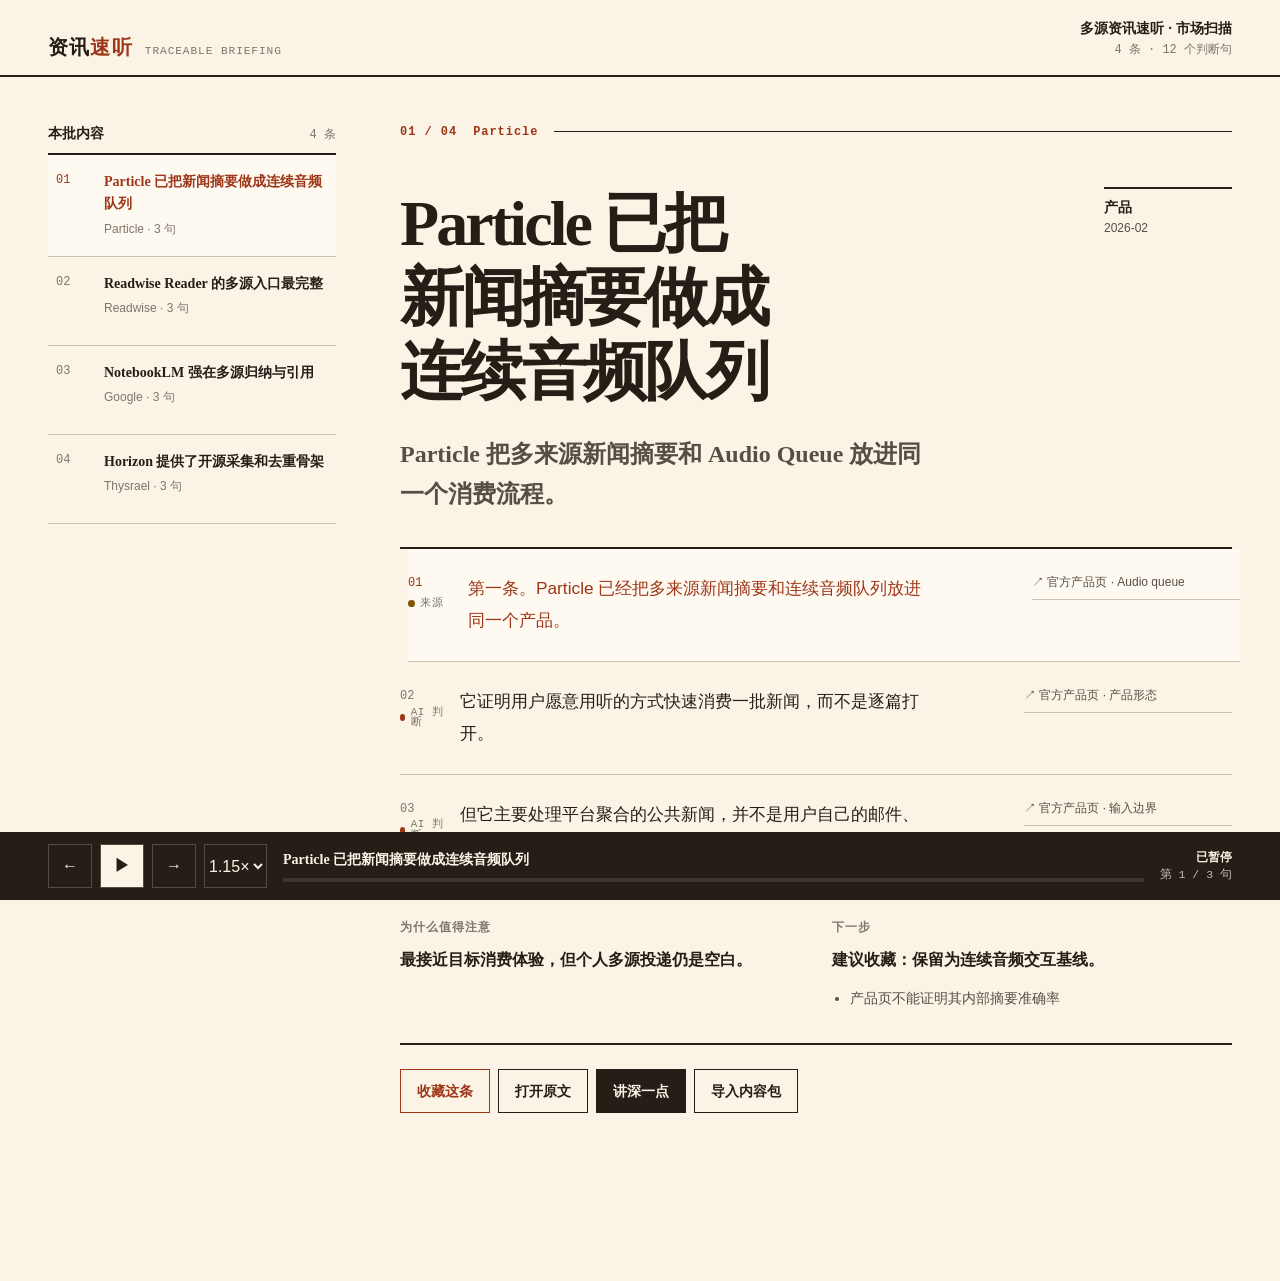
==== prototype/briefing/index.html @ ecf12aa9 "新增多源资讯速听与本地中文音轨" ====
<!doctype html>
<html lang="zh-CN">
<head>
  <meta charset="utf-8">
  <meta name="viewport" content="width=device-width,initial-scale=1,viewport-fit=cover">
  <meta name="description" content="把多源 AI 内容变成可追溯的连续语音与文字速听卡。">
  <link rel="icon" href="data:,">
  <title>资讯速听 · AI Video Course</title>
  <style>
    :root{
      --paper:oklch(96.5% .018 82);--paper-deep:oklch(92.8% .026 78);--surface:oklch(98.5% .012 82);
      --ink:oklch(24% .018 62);--ink-soft:oklch(43% .022 66);--ink-faint:oklch(57% .02 70);
      --line:oklch(82% .026 76);--red:oklch(48% .145 36);--red-soft:oklch(91% .045 45);
      --green:oklch(42% .08 165);--ochre:oklch(49% .1 78);--focus:oklch(60% .14 42);
      --serif:"Noto Serif SC","Songti SC","STSong",serif;
      --sans:"Noto Sans SC","PingFang SC","Microsoft YaHei",sans-serif;
      --mono:"IBM Plex Mono","SFMono-Regular",Consolas,monospace;
      --s1:.25rem;--s2:.5rem;--s3:.75rem;--s4:1rem;--s6:1.5rem;--s8:2rem;--s12:3rem;
      --ease:cubic-bezier(.25,1,.5,1);
    }
    *{box-sizing:border-box}
    html{scroll-behavior:smooth}
    body{margin:0;background:var(--paper);color:var(--ink);font:400 1rem/1.75 var(--sans);font-kerning:normal;padding-bottom:max(7.5rem,env(safe-area-inset-bottom))}
    button,input,select{font:inherit;color:inherit}
    button,a,label{touch-action:manipulation}
    a{color:inherit}
    .skip{position:fixed;left:var(--s4);top:-5rem;background:var(--ink);color:var(--paper);padding:var(--s3) var(--s4);z-index:500}
    .skip:focus-visible{top:var(--s4)}
    .sr-only{position:absolute!important;width:1px!important;height:1px!important;padding:0!important;margin:-1px!important;overflow:hidden!important;clip:rect(0,0,0,0)!important;white-space:nowrap!important;border:0!important}
    :focus-visible{outline:3px solid var(--focus);outline-offset:3px}
    .masthead{border-bottom:2px solid var(--ink);padding:max(var(--s4),env(safe-area-inset-top)) clamp(1rem,4vw,3rem) var(--s4);display:flex;align-items:flex-end;justify-content:space-between;gap:var(--s6);background:var(--paper);position:sticky;top:0;z-index:200}
    .brand{display:flex;align-items:baseline;gap:var(--s3);white-space:nowrap}.brand strong{font:900 1.25rem/1.2 var(--serif);letter-spacing:.06em}.brand em{font-style:normal;color:var(--red)}
    .brand span{font:500 .7rem/1 var(--mono);color:var(--ink-faint);letter-spacing:.08em}
    .batch-meta{min-width:0;text-align:right}.batch-meta b{display:block;white-space:nowrap;overflow:hidden;text-overflow:ellipsis;font-size:.875rem}.batch-meta span{display:block;color:var(--ink-faint);font:.75rem/1.5 var(--mono);font-variant-numeric:tabular-nums}
    .shell{max-width:1440px;margin:0 auto;padding:clamp(1.5rem,4vw,3rem) clamp(1rem,4vw,3rem) var(--s12);display:grid;grid-template-areas:"queue main";grid-template-columns:minmax(14rem,18rem) minmax(0,1fr);gap:clamp(2rem,5vw,5rem);align-items:start}
    .queue{grid-area:queue;position:sticky;top:6rem;min-width:0}.queue-head{display:flex;align-items:end;justify-content:space-between;border-bottom:2px solid var(--ink);padding-bottom:var(--s3)}
    .queue-head h2{font:800 .875rem/1.2 var(--sans);margin:0}.queue-head span{font:.75rem/1 var(--mono);color:var(--ink-faint)}
    .queue-list{list-style:none;padding:0;margin:0;max-height:calc(100vh - 11rem);overflow:auto;scrollbar-color:var(--line) transparent}
    .queue-item{border-bottom:1px solid var(--line)}.queue-button{width:100%;min-height:5.5rem;border:0;background:transparent;text-align:left;padding:var(--s4) var(--s2);cursor:pointer;display:grid;grid-template-columns:2.25rem 1fr;gap:var(--s3);transition:background 140ms var(--ease),color 140ms var(--ease)}
    .queue-button .num{font:.75rem/1.5 var(--mono);color:var(--ink-faint);font-variant-numeric:tabular-nums}.queue-button b{display:block;font:700 .875rem/1.55 var(--serif)}.queue-button small{display:block;margin-top:var(--s1);color:var(--ink-faint);font-size:.75rem}
    .queue-item.current .queue-button{background:var(--surface);color:var(--red)}.queue-item.current .num{color:var(--red)}.queue-item.saved small{color:var(--green)}
    @media(hover:hover){.queue-button:hover{background:var(--surface)}}
    .main{grid-area:main;min-width:0;max-width:66rem}.edition-line{display:flex;align-items:center;gap:var(--s4);color:var(--red);font:600 .75rem/1.2 var(--mono);letter-spacing:.08em}.edition-line::after{content:"";height:1px;background:var(--ink);flex:1}
    .item-head{padding:clamp(1.5rem,4vw,3rem) 0 var(--s6);display:grid;grid-template-columns:minmax(0,1fr) auto;gap:var(--s8);align-items:end}.item-head h1{font:900 clamp(2rem,5vw,4.75rem)/1.16 var(--serif);letter-spacing:-.045em;margin:0;max-width:15ch;text-wrap:balance}.type{align-self:start;border-top:2px solid var(--ink);padding-top:var(--s2);min-width:8rem;font-size:.75rem;color:var(--ink-soft)}.type b{display:block;color:var(--ink);font:700 .875rem/1.5 var(--sans)}
    .essence{font:700 clamp(1.15rem,2vw,1.5rem)/1.7 var(--serif);max-width:44ch;margin:0 0 var(--s8);color:var(--ink-soft)}
    .script{border-top:2px solid var(--ink)}.segment{display:grid;grid-template-columns:2.75rem minmax(0,1fr) minmax(9rem,13rem);gap:var(--s4);padding:var(--s6) 0;border-bottom:1px solid var(--line);transition:background 180ms var(--ease),transform 180ms var(--ease)}
    .segment .marker{font:.75rem/1.7 var(--mono);color:var(--ink-faint)}.segment p{font:500 1.08rem/1.85 var(--sans);margin:0;max-width:48ch}.segment.active{background:var(--surface);transform:translateX(.5rem)}.segment.active .marker,.segment.active p{color:var(--red)}
    .evidence{align-self:start;display:flex;flex-direction:column;gap:var(--s2)}.evidence a{font-size:.75rem;line-height:1.5;text-decoration:none;color:var(--ink-soft);border-bottom:1px solid var(--line);padding-bottom:var(--s2)}.evidence a:hover{color:var(--red);border-color:var(--red)}
    .label{display:inline-flex;align-items:center;gap:.35rem;font:.68rem/1 var(--mono);letter-spacing:.04em;color:var(--ink-faint)}.label::before{content:"";width:.42rem;height:.42rem;border-radius:50%;background:var(--ochre)}.label.ai::before{background:var(--red)}
    .judgement{display:grid;grid-template-columns:1fr 1fr;gap:var(--s8);padding:var(--s8) 0;border-bottom:2px solid var(--ink)}.judgement h2{font:800 .75rem/1.2 var(--sans);letter-spacing:.08em;margin:0 0 var(--s3);color:var(--ink-faint)}.judgement p{margin:0;font:700 1rem/1.75 var(--serif)}.caveats{margin:var(--s3) 0 0;padding-left:1.1rem;color:var(--ink-soft);font-size:.875rem}
    .actions{display:flex;align-items:center;gap:var(--s2);flex-wrap:wrap;padding-top:var(--s6)}
    .btn,.file-label{min-height:2.75rem;border:1.5px solid var(--ink);background:transparent;padding:.55rem 1rem;cursor:pointer;text-decoration:none;font-weight:700;font-size:.875rem;display:inline-flex;align-items:center;justify-content:center;transition:background 120ms var(--ease),color 120ms var(--ease),transform 120ms var(--ease)}
    .btn.primary{background:var(--ink);color:var(--paper)}.btn.accent{border-color:var(--red);color:var(--red)}.btn.saved{background:var(--green);border-color:var(--green);color:var(--paper)}.btn:active,.file-label:active{transform:translateY(1px)}
    @media(hover:hover){.btn:hover,.file-label:hover{background:var(--ink);color:var(--paper)}.btn.accent:hover{background:var(--red);border-color:var(--red)}}
    #file{position:absolute;inline-size:1px;block-size:1px;opacity:0;pointer-events:none}
    .transport{position:fixed;left:0;right:0;bottom:0;z-index:300;background:var(--ink);color:var(--paper);padding:var(--s3) max(clamp(1rem,4vw,3rem),env(safe-area-inset-right)) max(var(--s3),env(safe-area-inset-bottom));display:grid;grid-template-columns:auto minmax(10rem,1fr) auto;gap:var(--s4);align-items:center}
    .transport-controls{display:flex;align-items:center;gap:var(--s2)}.transport button,.transport select{min-width:2.75rem;min-height:2.75rem;border:1px solid oklch(42% .018 62);background:transparent;color:var(--paper);cursor:pointer}.transport .play{background:var(--paper);color:var(--ink);font-weight:900}
    .transport-info{min-width:0}.transport-info b{display:block;font:700 .875rem/1.4 var(--serif);white-space:nowrap;overflow:hidden;text-overflow:ellipsis}.progress-track{height:.25rem;background:oklch(34% .018 62);margin-top:var(--s2);position:relative}.progress-fill{position:absolute;inset:0 auto 0 0;width:0;background:var(--red);transition:width 180ms var(--ease)}
    .transport-status{text-align:right;font:.72rem/1.5 var(--mono);color:oklch(80% .015 70);font-variant-numeric:tabular-nums}.transport-status b{display:block;color:var(--paper)}
    .error{max-width:48rem;margin:12vh auto;padding:var(--s8);border-top:3px solid var(--red)}.error h1{font:900 2rem/1.3 var(--serif)}.error p{color:var(--ink-soft)}
    [hidden]{display:none!important}
    @media(max-width:800px){
      .masthead{position:relative;align-items:flex-start}.brand span{display:none}.shell{grid-template-areas:"main" "queue";grid-template-columns:1fr;gap:var(--s8);padding-top:var(--s6)}.queue{position:static}.queue-list{max-height:none}.item-head{grid-template-columns:1fr;gap:var(--s4)}.item-head h1{font-size:clamp(2rem,12vw,3.5rem)}.type{min-width:0}.segment{grid-template-columns:2rem minmax(0,1fr)}.evidence{grid-column:2;flex-direction:row;flex-wrap:wrap}.evidence a{max-width:100%}.judgement{grid-template-columns:1fr;gap:var(--s6)}.transport{grid-template-columns:auto minmax(0,1fr)}.transport-status{display:none}.transport-controls select{display:none}
    }
    @media(max-width:460px){.masthead{padding-inline:var(--s4)}.batch-meta{max-width:45%}.shell{padding-inline:var(--s4)}.segment{padding-block:var(--s4)}.segment p{font-size:1rem}.actions{display:grid;grid-template-columns:1fr 1fr}.actions>*{width:100%}}
    @media(pointer:coarse){.queue-button,.btn,.file-label,.transport button,.transport select{min-height:3rem}}
    @media(prefers-reduced-motion:reduce){*,*::before,*::after{scroll-behavior:auto!important;transition-duration:.01ms!important}}
  </style>
</head>
<body>
  <a class="skip" href="#main">跳到当前资讯</a>
  <header class="masthead">
    <div class="brand"><strong>资讯<em>速听</em></strong><span>TRACEABLE BRIEFING</span></div>
    <div class="batch-meta"><b id="batch-title">正在读取内容包</b><span id="batch-summary">—</span></div>
  </header>

  <div id="app" hidden>
    <div class="shell">
      <aside class="queue" aria-label="资讯队列">
        <div class="queue-head"><h2>本批内容</h2><span id="queue-count">0 条</span></div>
        <ol class="queue-list" id="queue"></ol>
      </aside>

      <main class="main" id="main" tabindex="-1">
        <div class="edition-line"><span id="position">01 / 01</span><span id="source-name">来源</span></div>
        <div class="item-head"><h1 id="item-title"></h1><div class="type"><b id="content-type"></b><span id="published-at"></span></div></div>
        <p class="essence" id="essence"></p>
        <section class="script" id="script" aria-label="速听文字"></section>
        <section class="judgement" aria-label="系统判断">
          <div><h2>为什么值得注意</h2><p id="why"></p></div>
          <div><h2>下一步</h2><p id="action-reason"></p><ul class="caveats" id="caveats"></ul></div>
        </section>
        <div class="actions">
          <button class="btn accent" id="save" type="button">收藏这条</button>
          <a class="btn" id="original" target="_blank" rel="noopener">打开原文</a>
          <a class="btn primary" id="deepen" target="_blank" rel="noopener">讲深一点</a>
          <label class="file-label" for="file">导入内容包</label><input id="file" type="file" accept="application/json,.json">
        </div>
      </main>
    </div>
  </div>

  <section class="error" id="error" hidden>
    <h1>内容包没有加载成功</h1><p id="error-message"></p><label class="file-label" for="file-error">选择本地 briefing.json</label><input id="file-error" type="file" accept="application/json,.json">
  </section>

  <footer class="transport" id="transport" hidden aria-label="播放控制">
    <div class="transport-controls">
      <button id="previous" type="button" aria-label="上一条">←</button>
      <button class="play" id="play" type="button" aria-label="播放">▶</button>
      <button id="next" type="button" aria-label="下一条">→</button>
      <select id="speed" aria-label="播放速度"><option value="1">1.0×</option><option value="1.15" selected>1.15×</option><option value="1.3">1.3×</option><option value="1.5">1.5×</option><option value="2">2.0×</option></select>
    </div>
    <div class="transport-info"><b id="now-title">—</b><div class="progress-track"><div class="progress-fill" id="progress"></div></div></div>
    <div class="transport-status"><b id="play-status">准备播放</b><span id="segment-position">第 1 句</span></div>
  </footer>
  <div id="live" class="sr-only" aria-live="polite"></div>

  <script>
    const $=id=>document.getElementById(id);
    const TYPE_LABELS={news:"新闻",product:"产品",model:"模型",paper:"论文",opinion:"观点",tutorial:"教程",interview:"访谈"};
    const ACTION_LABELS={open:"建议打开原文",save:"建议收藏",skip:"可以跳过",deepen:"建议深入",verify:"建议查证"};
    let batch=null,itemIndex=0,segmentIndex=0,playing=false,audio=null,utterance=null;
    const saved=new Set(JSON.parse(localStorage.getItem("briefing:saved")||"[]"));

    function esc(value){return String(value??"").replace(/[&<>"']/g,c=>({"&":"&amp;","<":"&lt;",">":"&gt;",'"':"&quot;","'":"&#39;"}[c]))}
    function safeHref(value){try{const url=new URL(value,location.origin);return ["http:","https:"].includes(url.protocol)?url.href:"#"}catch{return "#"}}
    function currentItem(){return batch.items[itemIndex]}
    function currentSegment(){return currentItem().spoken_segments[segmentIndex]}
    function sourceById(id){return batch.sources.find(source=>source.source_id===id)}
    function sourceLabel(item){const source=sourceById(item.source_ids[0]);return source?.author||source?.title||"未知来源"}
    function totalSegments(){return batch.items.reduce((sum,item)=>sum+item.spoken_segments.length,0)}
    function completedSegments(){return batch.items.slice(0,itemIndex).reduce((sum,item)=>sum+item.spoken_segments.length,0)+segmentIndex}
    function resolveAudio(path){
      if(!path)return null;
      const query=new URLSearchParams(location.search),batchId=query.get("batch");
      return batchId?`../../local-data/briefing/${encodeURIComponent(batchId)}/${path}`:path;
    }
    function storeSaved(){localStorage.setItem("briefing:saved",JSON.stringify([...saved]))}
    function updateProgress(){const pct=totalSegments()?100*completedSegments()/totalSegments():0;$("progress").style.width=`${pct}%`}

    function renderQueue(){
      $("queue").innerHTML=batch.items.map((item,index)=>`<li class="queue-item ${index===itemIndex?"current":""} ${saved.has(item.item_id)?"saved":""}"><button class="queue-button" type="button" data-index="${index}"><span class="num">${String(index+1).padStart(2,"0")}</span><span><b>${esc(item.title)}</b><small>${esc(sourceLabel(item))} · ${item.spoken_segments.length} 句${saved.has(item.item_id)?" · 已存":""}</small></span></button></li>`).join("");
    }
    function renderItem(){
      const item=currentItem(),source=sourceById(item.source_ids[0]);
      $("position").textContent=`${String(itemIndex+1).padStart(2,"0")} / ${String(batch.items.length).padStart(2,"0")}`;
      $("source-name").textContent=sourceLabel(item);$("item-title").textContent=item.title;$("content-type").textContent=TYPE_LABELS[item.content_type]||item.content_type;$("published-at").textContent=source?.published_at||"日期未提供";$("essence").textContent=item.essence;
      $("script").innerHTML=item.spoken_segments.map((segment,index)=>`<article class="segment ${index===segmentIndex?"active":""}" data-segment="${index}"><span class="marker">${String(index+1).padStart(2,"0")}<br><span class="label ${segment.attribution==="AI"?"ai":""}">${segment.attribution==="AI"?"AI 判断":"来源"}</span></span><p>${esc(segment.text)}</p><div class="evidence">${segment.source_refs.map(ref=>`<a href="${esc(safeHref(ref.url))}" target="_blank" rel="noopener">↗ ${esc(ref.label)}</a>`).join("")}</div></article>`).join("");
      $("why").textContent=item.why_it_matters;$("action-reason").textContent=`${ACTION_LABELS[item.suggested_action]}：${item.action_reason}`;$("caveats").innerHTML=item.caveats.map(value=>`<li>${esc(value)}</li>`).join("");
      $("original").href=safeHref(source?.url||item.spoken_segments[0].source_refs[0].url);$("deepen").href=safeHref(item.course_url||$("original").href);$("deepen").textContent=item.course_url?"进入课程":"讲深一点";
      $("save").classList.toggle("saved",saved.has(item.item_id));$("save").textContent=saved.has(item.item_id)?"已收藏":"收藏这条";$("now-title").textContent=item.title;$("segment-position").textContent=`第 ${segmentIndex+1} / ${item.spoken_segments.length} 句`;renderQueue();updateProgress();
    }
    function renderBatch(){
      $("batch-title").textContent=batch.title;$("batch-summary").textContent=`${batch.items.length} 条 · ${totalSegments()} 个判断句`;$("queue-count").textContent=`${batch.items.length} 条`;$("app").hidden=false;$("transport").hidden=false;$("error").hidden=true;renderItem();
    }
    function stopPlayback(){
      playing=false;if(audio){audio.pause();audio.onended=null;audio=null}if(window.speechSynthesis){speechSynthesis.cancel()}utterance=null;$("play").textContent="▶";$("play").setAttribute("aria-label","播放");$("play-status").textContent="已暂停";
    }
    function speakCurrent(){
      if(!playing)return;const segment=currentSegment(),path=resolveAudio(segment.audio_file);renderItem();$("play-status").textContent="正在播放";$("live").textContent=segment.text;
      if(path){audio=new Audio(path);audio.playbackRate=Number($("speed").value);audio.onended=advanceSegment;audio.onerror=()=>speakWithBrowser(segment.text);audio.play().catch(()=>speakWithBrowser(segment.text));return}
      speakWithBrowser(segment.text);
    }
    function speakWithBrowser(text){
      if(!window.speechSynthesis){stopPlayback();$("play-status").textContent="浏览器不支持语音";return}
      speechSynthesis.cancel();utterance=new SpeechSynthesisUtterance(text);utterance.lang="zh-CN";utterance.rate=Number($("speed").value);utterance.pitch=.95;utterance.onend=advanceSegment;utterance.onerror=event=>{if(event.error!=="canceled"){stopPlayback();$("play-status").textContent="语音播放失败"}};speechSynthesis.speak(utterance);
    }
    function advanceSegment(){
      if(!playing)return;const item=currentItem();if(segmentIndex<item.spoken_segments.length-1){segmentIndex++;speakCurrent();return}if(itemIndex<batch.items.length-1){itemIndex++;segmentIndex=0;speakCurrent();return}stopPlayback();$("play-status").textContent="本批播放完成";$("progress").style.width="100%";
    }
    function startPlayback(){playing=true;$("play").textContent="Ⅱ";$("play").setAttribute("aria-label","暂停");speakCurrent()}
    function selectItem(index,autoplay=playing){stopPlayback();itemIndex=Math.max(0,Math.min(batch.items.length-1,index));segmentIndex=0;renderItem();if(autoplay)startPlayback()}
    function loadBatch(value){
      if(!value||!Array.isArray(value.sources)||!Array.isArray(value.items)||!value.items.length)throw Error("briefing.json 需要包含非空的 sources 和 items");batch=value;itemIndex=0;segmentIndex=0;stopPlayback();renderBatch();
    }
    function showError(error){$("app").hidden=true;$("transport").hidden=true;$("error").hidden=false;$("error-message").textContent=`${error.message}。请重新生成内容包，或选择一个本地 briefing.json。`}
    async function boot(){
      const query=new URLSearchParams(location.search),batchId=query.get("batch");const source=batchId?`../../local-data/briefing/${encodeURIComponent(batchId)}/briefing.json`:`../../tests/fixtures/briefing.json`;
      try{const response=await fetch(source);if(!response.ok)throw Error(`读取内容包失败（HTTP ${response.status}）`);loadBatch(await response.json())}catch(error){showError(error)}
    }
    $("queue").addEventListener("click",event=>{const button=event.target.closest("[data-index]");if(button)selectItem(Number(button.dataset.index))});
    $("script").addEventListener("click",event=>{const node=event.target.closest("[data-segment]");if(!node)return;const autoplay=playing;stopPlayback();segmentIndex=Number(node.dataset.segment);renderItem();if(autoplay)startPlayback()});
    $("play").addEventListener("click",()=>playing?stopPlayback():startPlayback());$("previous").addEventListener("click",()=>selectItem(itemIndex-1));$("next").addEventListener("click",()=>selectItem(itemIndex+1));
    $("speed").addEventListener("change",()=>{if(audio)audio.playbackRate=Number($("speed").value);if(playing&&utterance){const index=segmentIndex;stopPlayback();segmentIndex=index;startPlayback()}});
    $("save").addEventListener("click",()=>{const id=currentItem().item_id;saved.has(id)?saved.delete(id):saved.add(id);storeSaved();renderItem()});
    function importFile(file){const reader=new FileReader();reader.onload=()=>{try{loadBatch(JSON.parse(reader.result))}catch(error){showError(error)}};reader.onerror=()=>showError(Error("本地文件读取失败"));reader.readAsText(file)}
    [$("file"),$("file-error")].forEach(input=>input.addEventListener("change",()=>{if(input.files[0])importFile(input.files[0])}));
    document.addEventListener("keydown",event=>{if(event.target.matches("input,select,textarea"))return;if(event.code==="Space"){event.preventDefault();playing?stopPlayback():startPlayback()}if(event.key==="ArrowRight")selectItem(itemIndex+1);if(event.key==="ArrowLeft")selectItem(itemIndex-1)});
    window.addEventListener("beforeunload",stopPlayback);boot();
  </script>
</body>
</html>
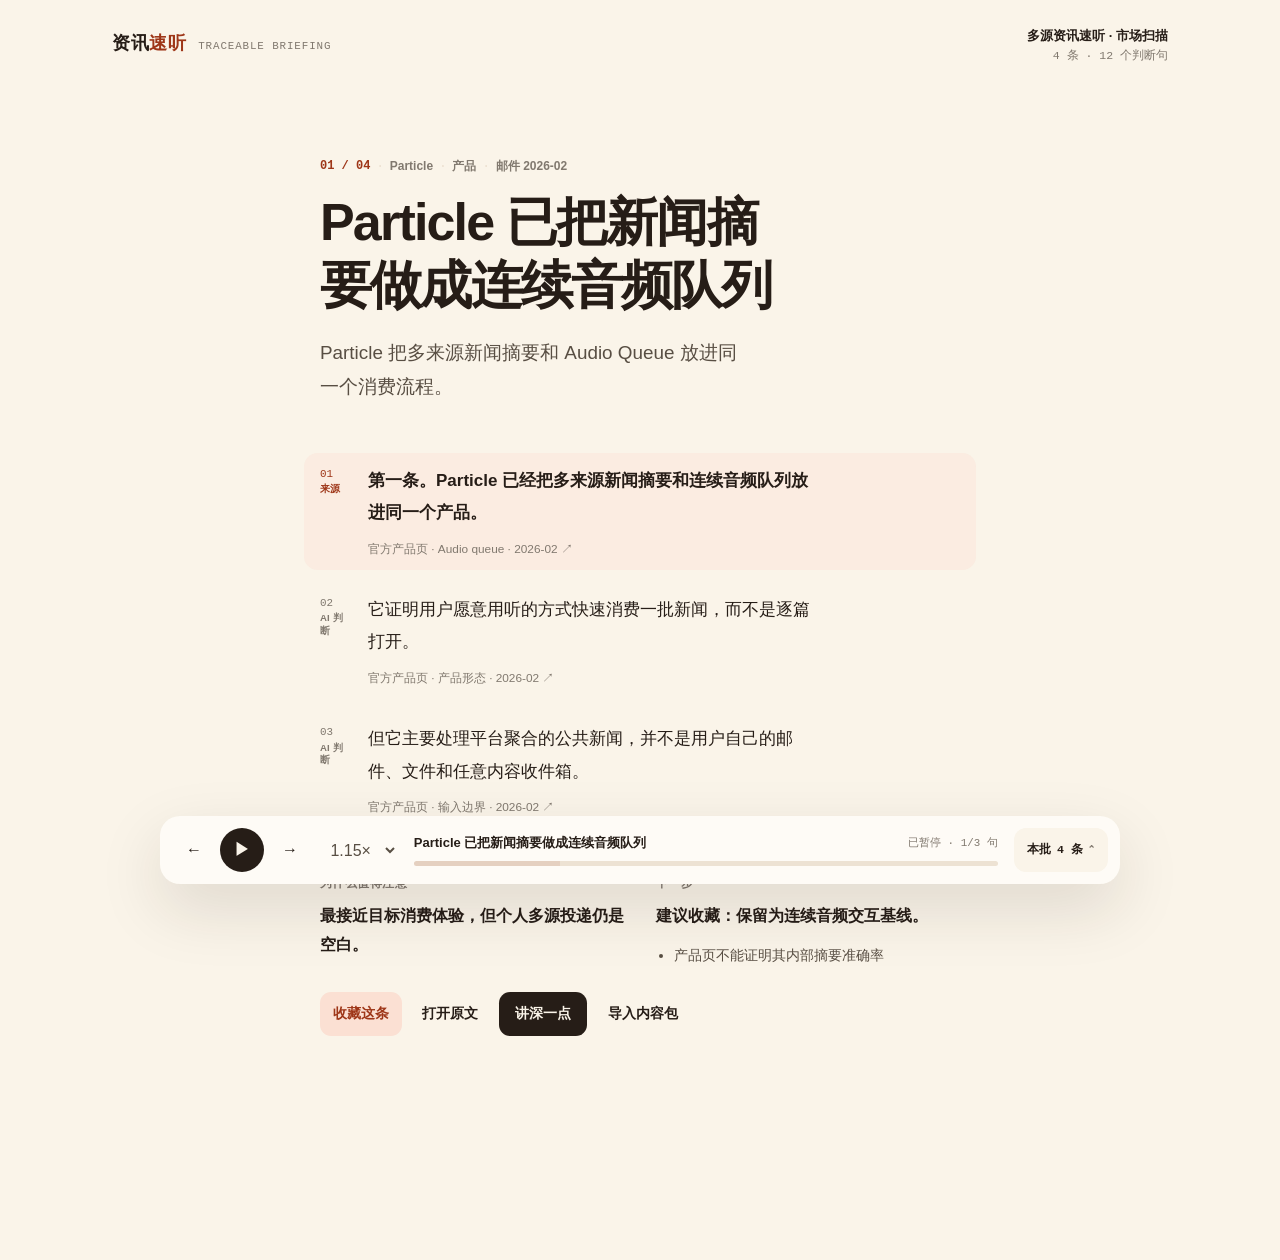
==== commit 6807125a: "feat: automate private Gmail briefings" ====
--- a/prototype/briefing/index.html
+++ b/prototype/briefing/index.html
@@ -8,62 +8,50 @@
   <title>资讯速听 · AI Video Course</title>
   <style>
     :root{
-      --paper:oklch(96.5% .018 82);--paper-deep:oklch(92.8% .026 78);--surface:oklch(98.5% .012 82);
-      --ink:oklch(24% .018 62);--ink-soft:oklch(43% .022 66);--ink-faint:oklch(57% .02 70);
-      --line:oklch(82% .026 76);--red:oklch(48% .145 36);--red-soft:oklch(91% .045 45);
-      --green:oklch(42% .08 165);--ochre:oklch(49% .1 78);--focus:oklch(60% .14 42);
-      --serif:"Noto Serif SC","Songti SC","STSong",serif;
+      --paper:oklch(96.8% .015 82);--paper-deep:oklch(91.8% .024 77);--surface:oklch(99% .008 82);
+      --ink:oklch(24% .018 62);--ink-soft:oklch(43% .022 66);--ink-faint:oklch(58% .018 70);
+      --red:oklch(48% .145 36);--red-soft:oklch(92.5% .035 45);--green:oklch(42% .08 165);
+      --focus:oklch(60% .14 42);--shadow:0 1.5rem 4rem oklch(24% .02 62/.13);
       --sans:"Noto Sans SC","PingFang SC","Microsoft YaHei",sans-serif;
       --mono:"IBM Plex Mono","SFMono-Regular",Consolas,monospace;
-      --s1:.25rem;--s2:.5rem;--s3:.75rem;--s4:1rem;--s6:1.5rem;--s8:2rem;--s12:3rem;
+      --s1:.25rem;--s2:.5rem;--s3:.75rem;--s4:1rem;--s5:1.25rem;--s6:1.5rem;--s8:2rem;--s12:3rem;--s16:4rem;
       --ease:cubic-bezier(.25,1,.5,1);
     }
     *{box-sizing:border-box}
     html{scroll-behavior:smooth}
-    body{margin:0;background:var(--paper);color:var(--ink);font:400 1rem/1.75 var(--sans);font-kerning:normal;padding-bottom:max(7.5rem,env(safe-area-inset-bottom))}
-    button,input,select{font:inherit;color:inherit}
-    button,a,label{touch-action:manipulation}
-    a{color:inherit}
-    .skip{position:fixed;left:var(--s4);top:-5rem;background:var(--ink);color:var(--paper);padding:var(--s3) var(--s4);z-index:500}
-    .skip:focus-visible{top:var(--s4)}
+    body{margin:0;background:var(--paper);color:var(--ink);font:400 1rem/1.78 var(--sans);font-kerning:normal;padding-bottom:max(10rem,calc(8rem + env(safe-area-inset-bottom)))}
+    button,input,select{font:inherit;color:inherit}button,a,label{touch-action:manipulation}a{color:inherit}
+    .skip{position:fixed;left:var(--s4);top:-5rem;background:var(--ink);color:var(--paper);padding:var(--s3) var(--s4);z-index:500;text-decoration:none;border-radius:.5rem}.skip:focus-visible{top:var(--s4)}
     .sr-only{position:absolute!important;width:1px!important;height:1px!important;padding:0!important;margin:-1px!important;overflow:hidden!important;clip:rect(0,0,0,0)!important;white-space:nowrap!important;border:0!important}
     :focus-visible{outline:3px solid var(--focus);outline-offset:3px}
-    .masthead{border-bottom:2px solid var(--ink);padding:max(var(--s4),env(safe-area-inset-top)) clamp(1rem,4vw,3rem) var(--s4);display:flex;align-items:flex-end;justify-content:space-between;gap:var(--s6);background:var(--paper);position:sticky;top:0;z-index:200}
-    .brand{display:flex;align-items:baseline;gap:var(--s3);white-space:nowrap}.brand strong{font:900 1.25rem/1.2 var(--serif);letter-spacing:.06em}.brand em{font-style:normal;color:var(--red)}
-    .brand span{font:500 .7rem/1 var(--mono);color:var(--ink-faint);letter-spacing:.08em}
-    .batch-meta{min-width:0;text-align:right}.batch-meta b{display:block;white-space:nowrap;overflow:hidden;text-overflow:ellipsis;font-size:.875rem}.batch-meta span{display:block;color:var(--ink-faint);font:.75rem/1.5 var(--mono);font-variant-numeric:tabular-nums}
-    .shell{max-width:1440px;margin:0 auto;padding:clamp(1.5rem,4vw,3rem) clamp(1rem,4vw,3rem) var(--s12);display:grid;grid-template-areas:"queue main";grid-template-columns:minmax(14rem,18rem) minmax(0,1fr);gap:clamp(2rem,5vw,5rem);align-items:start}
-    .queue{grid-area:queue;position:sticky;top:6rem;min-width:0}.queue-head{display:flex;align-items:end;justify-content:space-between;border-bottom:2px solid var(--ink);padding-bottom:var(--s3)}
-    .queue-head h2{font:800 .875rem/1.2 var(--sans);margin:0}.queue-head span{font:.75rem/1 var(--mono);color:var(--ink-faint)}
-    .queue-list{list-style:none;padding:0;margin:0;max-height:calc(100vh - 11rem);overflow:auto;scrollbar-color:var(--line) transparent}
-    .queue-item{border-bottom:1px solid var(--line)}.queue-button{width:100%;min-height:5.5rem;border:0;background:transparent;text-align:left;padding:var(--s4) var(--s2);cursor:pointer;display:grid;grid-template-columns:2.25rem 1fr;gap:var(--s3);transition:background 140ms var(--ease),color 140ms var(--ease)}
-    .queue-button .num{font:.75rem/1.5 var(--mono);color:var(--ink-faint);font-variant-numeric:tabular-nums}.queue-button b{display:block;font:700 .875rem/1.55 var(--serif)}.queue-button small{display:block;margin-top:var(--s1);color:var(--ink-faint);font-size:.75rem}
-    .queue-item.current .queue-button{background:var(--surface);color:var(--red)}.queue-item.current .num{color:var(--red)}.queue-item.saved small{color:var(--green)}
-    @media(hover:hover){.queue-button:hover{background:var(--surface)}}
-    .main{grid-area:main;min-width:0;max-width:66rem}.edition-line{display:flex;align-items:center;gap:var(--s4);color:var(--red);font:600 .75rem/1.2 var(--mono);letter-spacing:.08em}.edition-line::after{content:"";height:1px;background:var(--ink);flex:1}
-    .item-head{padding:clamp(1.5rem,4vw,3rem) 0 var(--s6);display:grid;grid-template-columns:minmax(0,1fr) auto;gap:var(--s8);align-items:end}.item-head h1{font:900 clamp(2rem,5vw,4.75rem)/1.16 var(--serif);letter-spacing:-.045em;margin:0;max-width:15ch;text-wrap:balance}.type{align-self:start;border-top:2px solid var(--ink);padding-top:var(--s2);min-width:8rem;font-size:.75rem;color:var(--ink-soft)}.type b{display:block;color:var(--ink);font:700 .875rem/1.5 var(--sans)}
-    .essence{font:700 clamp(1.15rem,2vw,1.5rem)/1.7 var(--serif);max-width:44ch;margin:0 0 var(--s8);color:var(--ink-soft)}
-    .script{border-top:2px solid var(--ink)}.segment{display:grid;grid-template-columns:2.75rem minmax(0,1fr) minmax(9rem,13rem);gap:var(--s4);padding:var(--s6) 0;border-bottom:1px solid var(--line);transition:background 180ms var(--ease),transform 180ms var(--ease)}
-    .segment .marker{font:.75rem/1.7 var(--mono);color:var(--ink-faint)}.segment p{font:500 1.08rem/1.85 var(--sans);margin:0;max-width:48ch}.segment.active{background:var(--surface);transform:translateX(.5rem)}.segment.active .marker,.segment.active p{color:var(--red)}
-    .evidence{align-self:start;display:flex;flex-direction:column;gap:var(--s2)}.evidence a{font-size:.75rem;line-height:1.5;text-decoration:none;color:var(--ink-soft);border-bottom:1px solid var(--line);padding-bottom:var(--s2)}.evidence a:hover{color:var(--red);border-color:var(--red)}
-    .label{display:inline-flex;align-items:center;gap:.35rem;font:.68rem/1 var(--mono);letter-spacing:.04em;color:var(--ink-faint)}.label::before{content:"";width:.42rem;height:.42rem;border-radius:50%;background:var(--ochre)}.label.ai::before{background:var(--red)}
-    .judgement{display:grid;grid-template-columns:1fr 1fr;gap:var(--s8);padding:var(--s8) 0;border-bottom:2px solid var(--ink)}.judgement h2{font:800 .75rem/1.2 var(--sans);letter-spacing:.08em;margin:0 0 var(--s3);color:var(--ink-faint)}.judgement p{margin:0;font:700 1rem/1.75 var(--serif)}.caveats{margin:var(--s3) 0 0;padding-left:1.1rem;color:var(--ink-soft);font-size:.875rem}
-    .actions{display:flex;align-items:center;gap:var(--s2);flex-wrap:wrap;padding-top:var(--s6)}
-    .btn,.file-label{min-height:2.75rem;border:1.5px solid var(--ink);background:transparent;padding:.55rem 1rem;cursor:pointer;text-decoration:none;font-weight:700;font-size:.875rem;display:inline-flex;align-items:center;justify-content:center;transition:background 120ms var(--ease),color 120ms var(--ease),transform 120ms var(--ease)}
-    .btn.primary{background:var(--ink);color:var(--paper)}.btn.accent{border-color:var(--red);color:var(--red)}.btn.saved{background:var(--green);border-color:var(--green);color:var(--paper)}.btn:active,.file-label:active{transform:translateY(1px)}
-    @media(hover:hover){.btn:hover,.file-label:hover{background:var(--ink);color:var(--paper)}.btn.accent:hover{background:var(--red);border-color:var(--red)}}
+    .masthead{max-width:72rem;margin:0 auto;padding:max(var(--s6),env(safe-area-inset-top)) clamp(1rem,4vw,3rem) var(--s4);display:flex;align-items:center;justify-content:space-between;gap:var(--s6)}
+    .brand{display:flex;align-items:baseline;gap:var(--s3);white-space:nowrap}.brand strong{font:800 1.125rem/1.2 var(--sans);letter-spacing:.03em}.brand em{font-style:normal;color:var(--red)}.brand span{font:500 .68rem/1 var(--mono);color:var(--ink-faint);letter-spacing:.08em}
+    .batch-meta{min-width:0;text-align:right}.batch-meta b{display:block;white-space:nowrap;overflow:hidden;text-overflow:ellipsis;font-size:.8125rem}.batch-meta span{display:block;color:var(--ink-faint);font:.72rem/1.5 var(--mono);font-variant-numeric:tabular-nums}
+    .shell{max-width:46rem;margin:0 auto;padding:clamp(2rem,6vw,5rem) clamp(1rem,5vw,3rem) var(--s16)}
+    .batch-intro{margin:0 0 var(--s8);max-width:42rem;color:var(--ink-soft);font:600 .92rem/1.8 var(--sans)}
+    .main{min-width:0}.item-meta{display:flex;align-items:center;flex-wrap:wrap;gap:.35rem var(--s2);color:var(--ink-faint);font:600 .75rem/1.5 var(--sans)}.item-meta #position{color:var(--red);font-family:var(--mono);font-variant-numeric:tabular-nums}.item-meta span+span::before{content:"·";margin-right:var(--s2);color:var(--paper-deep)}
+    .item-head{padding:var(--s4) 0 var(--s5)}.item-head h1{font:750 clamp(2.15rem,4.7vw,3.25rem)/1.2 var(--sans);letter-spacing:-.035em;margin:0;max-width:19ch;text-wrap:balance}
+    .essence{font:500 clamp(1.06rem,1.8vw,1.18rem)/1.82 var(--sans);max-width:40ch;margin:0 0 var(--s12);color:var(--ink-soft)}
+    .script{display:grid;gap:var(--s3)}.segment{display:grid;grid-template-columns:2rem minmax(0,1fr);gap:var(--s2) var(--s4);padding:var(--s3) var(--s4);margin-inline:calc(var(--s4)*-1);border-radius:.85rem;cursor:pointer;transition:background 160ms var(--ease),transform 120ms var(--ease)}
+    .segment .marker{font:.68rem/1.7 var(--mono);color:var(--ink-faint);font-variant-numeric:tabular-nums}.segment p{font:450 1.0625rem/1.92 var(--sans);margin:0;max-width:48ch}.segment.active{background:color-mix(in oklch,var(--red-soft) 42%,transparent)}.segment.active p{font-weight:600}.segment.active .marker{color:var(--red)}
+    .segment:active{transform:scale(.995)}.label{display:block;font:600 .6rem/1.35 var(--sans);letter-spacing:.02em;color:inherit}.evidence{grid-column:2;display:flex;flex-wrap:wrap;gap:.15rem var(--s3);padding-top:.1rem}.evidence a{font-size:.74rem;line-height:1.55;text-decoration:none;color:var(--ink-faint)}.evidence a:hover{color:var(--red);text-decoration:underline;text-underline-offset:.16em}
+    .judgement{display:grid;grid-template-columns:1fr 1fr;gap:var(--s8);margin:var(--s12) 0 0}.judgement h2{font:700 .74rem/1.2 var(--sans);letter-spacing:.04em;margin:0 0 var(--s3);color:var(--ink-faint)}.judgement p{margin:0;font:650 1rem/1.78 var(--sans)}.caveats{margin:var(--s3) 0 0;padding-left:1.1rem;color:var(--ink-soft);font-size:.875rem}
+    .actions{display:flex;align-items:center;gap:var(--s2);flex-wrap:wrap;padding-top:var(--s6)}.btn,.file-label{min-height:2.75rem;border:0;background:transparent;padding:.55rem .8rem;cursor:pointer;text-decoration:none;font-weight:700;font-size:.875rem;display:inline-flex;align-items:center;justify-content:center;border-radius:.7rem;transition:background 140ms var(--ease),color 140ms var(--ease),transform 140ms var(--ease)}
+    .btn.primary{background:var(--ink);color:var(--paper);padding-inline:1rem}.btn.accent{color:var(--red);background:var(--red-soft)}.btn.saved{color:var(--green);background:color-mix(in oklch,var(--green) 12%,var(--surface))}.btn:active,.file-label:active{transform:scale(.97)}
+    @media(hover:hover){.btn:not(.primary):hover,.file-label:hover{background:var(--paper-deep)}.btn.primary:hover{background:var(--red)}.segment:not(.active):hover{background:color-mix(in oklch,var(--paper-deep) 40%,transparent)}}
     #file{position:absolute;inline-size:1px;block-size:1px;opacity:0;pointer-events:none}
-    .transport{position:fixed;left:0;right:0;bottom:0;z-index:300;background:var(--ink);color:var(--paper);padding:var(--s3) max(clamp(1rem,4vw,3rem),env(safe-area-inset-right)) max(var(--s3),env(safe-area-inset-bottom));display:grid;grid-template-columns:auto minmax(10rem,1fr) auto;gap:var(--s4);align-items:center}
-    .transport-controls{display:flex;align-items:center;gap:var(--s2)}.transport button,.transport select{min-width:2.75rem;min-height:2.75rem;border:1px solid oklch(42% .018 62);background:transparent;color:var(--paper);cursor:pointer}.transport .play{background:var(--paper);color:var(--ink);font-weight:900}
-    .transport-info{min-width:0}.transport-info b{display:block;font:700 .875rem/1.4 var(--serif);white-space:nowrap;overflow:hidden;text-overflow:ellipsis}.progress-track{height:.25rem;background:oklch(34% .018 62);margin-top:var(--s2);position:relative}.progress-fill{position:absolute;inset:0 auto 0 0;width:0;background:var(--red);transition:width 180ms var(--ease)}
-    .transport-status{text-align:right;font:.72rem/1.5 var(--mono);color:oklch(80% .015 70);font-variant-numeric:tabular-nums}.transport-status b{display:block;color:var(--paper)}
-    .error{max-width:48rem;margin:12vh auto;padding:var(--s8);border-top:3px solid var(--red)}.error h1{font:900 2rem/1.3 var(--serif)}.error p{color:var(--ink-soft)}
+    .transport{position:fixed;left:50%;bottom:max(var(--s4),env(safe-area-inset-bottom));z-index:300;width:min(60rem,calc(100% - 2rem));transform:translateX(-50%);background:var(--surface);padding:var(--s3);display:grid;grid-template-columns:auto minmax(8rem,1fr) auto;gap:var(--s4);align-items:center;border-radius:1.25rem;box-shadow:var(--shadow)}
+    .transport-controls{display:flex;align-items:center;gap:var(--s1)}.transport button,.transport select{min-width:2.75rem;min-height:2.75rem;border:0;background:transparent;color:var(--ink);cursor:pointer;border-radius:999px}.transport .play{background:var(--ink);color:var(--paper);font-weight:900;font-size:1rem}.transport select{min-width:4.25rem;padding-inline:.65rem;color:var(--ink-soft)}
+    .transport-info{min-width:0}.now-line{display:flex;align-items:center;gap:var(--s3);min-width:0}.transport-info b{display:block;font:700 .8125rem/1.4 var(--sans);white-space:nowrap;overflow:hidden;text-overflow:ellipsis}.transport-status{margin-left:auto;white-space:nowrap;font:.68rem/1.4 var(--mono);color:var(--ink-faint);font-variant-numeric:tabular-nums}
+    .progress-track{height:.32rem;margin-top:var(--s2);position:relative;display:flex;isolation:isolate;overflow:hidden;border-radius:999px;background:var(--paper-deep)}.timeline-part{display:block!important;min-width:.25rem!important;min-height:0!important;height:.32rem!important;padding:0!important;background:transparent!important;border-radius:0!important;position:relative;z-index:2}.timeline-part.current{background:color-mix(in oklch,var(--red) 10%,transparent)!important}.progress-fill{position:absolute;z-index:3;pointer-events:none;inset:0 auto 0 0;width:0;background:var(--red);transition:width 180ms var(--ease)}
+    .queue-toggle{display:flex!important;align-items:center;gap:.35rem;min-width:auto!important;padding:0 .85rem!important;background:var(--paper)!important;border-radius:.75rem!important;font-size:.75rem;font-weight:650}.queue-toggle b{font-family:var(--mono);font-size:.72rem}.queue-toggle::after{content:"⌃";color:var(--ink-faint)}
+    .queue-panel{position:fixed;inset:auto max(1rem,calc((100vw - 60rem)/2)) calc(max(var(--s4),env(safe-area-inset-bottom)) + 5.75rem) auto;width:min(38rem,calc(100vw - 2rem));max-height:min(60vh,36rem);margin:0;padding:var(--s4);border:0;border-radius:1.25rem;background:var(--surface);color:var(--ink);box-shadow:var(--shadow)}.queue-panel::backdrop{background:transparent}.queue-panel-head{display:flex;align-items:center;justify-content:space-between;padding:var(--s2) var(--s2) var(--s3)}.queue-panel h2{font:750 1rem/1.3 var(--sans);margin:0}.queue-close{min-width:2.75rem;min-height:2.75rem;border:0;border-radius:999px;background:var(--paper);cursor:pointer}.queue-list{list-style:none;padding:0;margin:0;display:grid;gap:var(--s1);overflow:auto;max-height:calc(min(60vh,36rem) - 4.5rem);scrollbar-color:var(--paper-deep) transparent}.queue-button{width:100%;min-height:4.5rem;border:0;background:transparent;text-align:left;padding:var(--s3);cursor:pointer;display:grid;grid-template-columns:2.25rem minmax(0,1fr);gap:var(--s3);border-radius:.85rem;transition:background 140ms var(--ease)}.queue-button .num{font:.72rem/1.5 var(--mono);color:var(--ink-faint)}.queue-button b{display:block;font:700 .875rem/1.5 var(--sans)}.queue-button small{display:block;margin-top:.2rem;color:var(--ink-faint);font-size:.75rem;white-space:nowrap;overflow:hidden;text-overflow:ellipsis}.queue-item.current .queue-button{background:var(--red-soft)}.queue-item.current .num{color:var(--red)}.queue-item.saved small{color:var(--green)}
+    @media(hover:hover){.transport button:hover,.transport select:hover,.queue-button:hover,.queue-close:hover{background:var(--paper-deep)}}
+    .error{max-width:36rem;margin:12vh auto;padding:var(--s8);background:var(--surface);border-radius:1rem}.error h1{font:750 2rem/1.3 var(--sans)}.error p{color:var(--ink-soft)}
     [hidden]{display:none!important}
-    @media(max-width:800px){
-      .masthead{position:relative;align-items:flex-start}.brand span{display:none}.shell{grid-template-areas:"main" "queue";grid-template-columns:1fr;gap:var(--s8);padding-top:var(--s6)}.queue{position:static}.queue-list{max-height:none}.item-head{grid-template-columns:1fr;gap:var(--s4)}.item-head h1{font-size:clamp(2rem,12vw,3.5rem)}.type{min-width:0}.segment{grid-template-columns:2rem minmax(0,1fr)}.evidence{grid-column:2;flex-direction:row;flex-wrap:wrap}.evidence a{max-width:100%}.judgement{grid-template-columns:1fr;gap:var(--s6)}.transport{grid-template-columns:auto minmax(0,1fr)}.transport-status{display:none}.transport-controls select{display:none}
-    }
-    @media(max-width:460px){.masthead{padding-inline:var(--s4)}.batch-meta{max-width:45%}.shell{padding-inline:var(--s4)}.segment{padding-block:var(--s4)}.segment p{font-size:1rem}.actions{display:grid;grid-template-columns:1fr 1fr}.actions>*{width:100%}}
-    @media(pointer:coarse){.queue-button,.btn,.file-label,.transport button,.transport select{min-height:3rem}}
+    @media(max-width:700px){
+      .masthead{align-items:flex-start;padding-inline:var(--s4)}.brand span{display:none}.batch-meta{max-width:50%}.shell{padding:var(--s8) var(--s4) var(--s12)}.item-head{padding-top:var(--s3)}.item-head h1{font-size:clamp(2rem,9.6vw,2.65rem);line-height:1.22}.essence{margin-bottom:var(--s8);font-size:1rem}.segment{margin-inline:calc(var(--s2)*-1);padding:var(--s3) var(--s2);grid-template-columns:1.75rem minmax(0,1fr);gap:var(--s2)}.segment p{font-size:1rem;line-height:1.86}.evidence{grid-column:2}.judgement{grid-template-columns:1fr;gap:var(--s6);margin:var(--s8) 0 0}.actions{display:grid;grid-template-columns:1fr 1fr}.actions>*{width:100%}.transport{bottom:max(var(--s2),env(safe-area-inset-bottom));width:calc(100% - 1rem);grid-template-columns:auto minmax(0,1fr) auto;gap:var(--s2);padding:var(--s2);border-radius:1rem}.transport-controls{gap:0}.transport-controls select,.transport-controls #previous,.transport-controls #next{display:none}.transport-info b{font-size:.75rem}.transport-status{display:none}.queue-toggle{padding-inline:.65rem!important}.queue-toggle span{display:none}.queue-panel{inset:auto .5rem calc(max(var(--s2),env(safe-area-inset-bottom)) + 5rem);width:calc(100% - 1rem);max-height:60vh;border-radius:1rem}.queue-button{min-height:4.75rem}}
+    @media(pointer:coarse){.queue-button,.btn,.file-label,.transport button,.transport select,.queue-close{min-height:3rem}}
     @media(prefers-reduced-motion:reduce){*,*::before,*::after{scroll-behavior:auto!important;transition-duration:.01ms!important}}
   </style>
 </head>
@@ -76,14 +64,10 @@
 
   <div id="app" hidden>
     <div class="shell">
-      <aside class="queue" aria-label="资讯队列">
-        <div class="queue-head"><h2>本批内容</h2><span id="queue-count">0 条</span></div>
-        <ol class="queue-list" id="queue"></ol>
-      </aside>
-
       <main class="main" id="main" tabindex="-1">
-        <div class="edition-line"><span id="position">01 / 01</span><span id="source-name">来源</span></div>
-        <div class="item-head"><h1 id="item-title"></h1><div class="type"><b id="content-type"></b><span id="published-at"></span></div></div>
+        <p class="batch-intro" id="batch-intro" hidden></p>
+        <div class="item-meta"><span id="position">01 / 01</span><span id="source-name">来源</span><span id="content-type"></span><span id="published-at"></span></div>
+        <div class="item-head"><h1 id="item-title"></h1></div>
         <p class="essence" id="essence"></p>
         <section class="script" id="script" aria-label="速听文字"></section>
         <section class="judgement" aria-label="系统判断">
@@ -111,82 +95,106 @@
       <button id="next" type="button" aria-label="下一条">→</button>
       <select id="speed" aria-label="播放速度"><option value="1">1.0×</option><option value="1.15" selected>1.15×</option><option value="1.3">1.3×</option><option value="1.5">1.5×</option><option value="2">2.0×</option></select>
     </div>
-    <div class="transport-info"><b id="now-title">—</b><div class="progress-track"><div class="progress-fill" id="progress"></div></div></div>
-    <div class="transport-status"><b id="play-status">准备播放</b><span id="segment-position">第 1 句</span></div>
+    <div class="transport-info"><div class="now-line"><b id="now-title">—</b><span class="transport-status"><span id="play-status">准备播放</span> · <span id="segment-position">第 1 句</span></span></div><div class="progress-track" id="timeline" aria-label="本批资讯时间线"><div class="progress-fill" id="progress"></div></div></div>
+    <button class="queue-toggle" id="queue-toggle" type="button" popovertarget="queue-panel" aria-label="展开本批资讯"><span>本批</span><b id="queue-count">0 条</b></button>
   </footer>
+  <aside class="queue-panel" id="queue-panel" popover aria-label="本批资讯">
+    <div class="queue-panel-head"><h2>本批资讯</h2><button class="queue-close" type="button" popovertarget="queue-panel" popovertargetaction="hide" aria-label="关闭资讯总览">×</button></div>
+    <ol class="queue-list" id="queue"></ol>
+  </aside>
   <div id="live" class="sr-only" aria-live="polite"></div>
 
   <script>
     const $=id=>document.getElementById(id);
     const TYPE_LABELS={news:"新闻",product:"产品",model:"模型",paper:"论文",opinion:"观点",tutorial:"教程",interview:"访谈"};
     const ACTION_LABELS={open:"建议打开原文",save:"建议收藏",skip:"可以跳过",deepen:"建议深入",verify:"建议查证"};
-    let batch=null,itemIndex=0,segmentIndex=0,playing=false,audio=null,utterance=null;
+    let batch=null,itemIndex=0,segmentIndex=0,phase="segment",playing=false,audio=null,utterance=null;
     const saved=new Set(JSON.parse(localStorage.getItem("briefing:saved")||"[]"));
 
     function esc(value){return String(value??"").replace(/[&<>"']/g,c=>({"&":"&amp;","<":"&lt;",">":"&gt;",'"':"&quot;","'":"&#39;"}[c]))}
     function safeHref(value){try{const url=new URL(value,location.origin);return ["http:","https:"].includes(url.protocol)?url.href:"#"}catch{return "#"}}
+    function formatDate(value){return value?String(value).slice(0,10):"日期未提供"}
     function currentItem(){return batch.items[itemIndex]}
     function currentSegment(){return currentItem().spoken_segments[segmentIndex]}
+    function currentNarration(){
+      if(phase==="intro")return{text:batch.intro_text,audio_file:batch.intro_audio_file};
+      if(phase==="transition")return{text:currentItem().transition_text,audio_file:currentItem().transition_audio_file};
+      return currentSegment();
+    }
     function sourceById(id){return batch.sources.find(source=>source.source_id===id)}
     function sourceLabel(item){const source=sourceById(item.source_ids[0]);return source?.author||source?.title||"未知来源"}
     function totalSegments(){return batch.items.reduce((sum,item)=>sum+item.spoken_segments.length,0)}
-    function completedSegments(){return batch.items.slice(0,itemIndex).reduce((sum,item)=>sum+item.spoken_segments.length,0)+segmentIndex}
+    function totalUnits(){return(batch.intro_text?1:0)+batch.items.reduce((sum,item)=>sum+item.spoken_segments.length+(item.transition_text?1:0),0)}
+    function completedUnits(){
+      if(phase==="intro")return 0;
+      const before=(batch.intro_text?1:0)+batch.items.slice(0,itemIndex).reduce((sum,item)=>sum+item.spoken_segments.length+(item.transition_text?1:0),0);
+      if(phase==="transition")return before;
+      return before+(currentItem().transition_text?1:0)+segmentIndex;
+    }
     function resolveAudio(path){
       if(!path)return null;
       const query=new URLSearchParams(location.search),batchId=query.get("batch");
-      return batchId?`../../local-data/briefing/${encodeURIComponent(batchId)}/${path}`:path;
+      const resolved=batchId?`../../local-data/briefing/${encodeURIComponent(batchId)}/${path}`:path;
+      return batch?.generated_at?`${resolved}?v=${encodeURIComponent(batch.generated_at)}`:resolved;
     }
     function storeSaved(){localStorage.setItem("briefing:saved",JSON.stringify([...saved]))}
-    function updateProgress(){const pct=totalSegments()?100*completedSegments()/totalSegments():0;$("progress").style.width=`${pct}%`}
+    function updateProgress(fraction=0){const pct=totalUnits()?100*(completedUnits()+fraction)/totalUnits():0;$("progress").style.width=`${Math.min(100,pct)}%`}
 
     function renderQueue(){
-      $("queue").innerHTML=batch.items.map((item,index)=>`<li class="queue-item ${index===itemIndex?"current":""} ${saved.has(item.item_id)?"saved":""}"><button class="queue-button" type="button" data-index="${index}"><span class="num">${String(index+1).padStart(2,"0")}</span><span><b>${esc(item.title)}</b><small>${esc(sourceLabel(item))} · ${item.spoken_segments.length} 句${saved.has(item.item_id)?" · 已存":""}</small></span></button></li>`).join("");
+      $("queue").innerHTML=batch.items.map((item,index)=>{const source=sourceById(item.source_ids[0]);return`<li class="queue-item ${index===itemIndex?"current":""} ${saved.has(item.item_id)?"saved":""}"><button class="queue-button" type="button" data-index="${index}" ${index===itemIndex?'aria-current="true"':""}><span class="num">${String(index+1).padStart(2,"0")}</span><span><b>${esc(item.title)}</b><small>${esc(formatDate(source?.published_at))} · ${esc(item.essence)}${saved.has(item.item_id)?" · 已收藏":""}</small></span></button></li>`}).join("");
+      $("timeline").innerHTML=batch.items.map((item,index)=>`<button class="timeline-part ${index===itemIndex?"current":""}" type="button" data-timeline-index="${index}" style="flex-grow:${item.spoken_segments.length+(item.transition_text?1:0)}" aria-label="跳到第 ${index+1} 条：${esc(item.title)}" title="${esc(item.title)}"></button>`).join("")+`<div class="progress-fill" id="progress"></div>`;
     }
     function renderItem(){
       const item=currentItem(),source=sourceById(item.source_ids[0]);
       $("position").textContent=`${String(itemIndex+1).padStart(2,"0")} / ${String(batch.items.length).padStart(2,"0")}`;
-      $("source-name").textContent=sourceLabel(item);$("item-title").textContent=item.title;$("content-type").textContent=TYPE_LABELS[item.content_type]||item.content_type;$("published-at").textContent=source?.published_at||"日期未提供";$("essence").textContent=item.essence;
-      $("script").innerHTML=item.spoken_segments.map((segment,index)=>`<article class="segment ${index===segmentIndex?"active":""}" data-segment="${index}"><span class="marker">${String(index+1).padStart(2,"0")}<br><span class="label ${segment.attribution==="AI"?"ai":""}">${segment.attribution==="AI"?"AI 判断":"来源"}</span></span><p>${esc(segment.text)}</p><div class="evidence">${segment.source_refs.map(ref=>`<a href="${esc(safeHref(ref.url))}" target="_blank" rel="noopener">↗ ${esc(ref.label)}</a>`).join("")}</div></article>`).join("");
+      $("source-name").textContent=sourceLabel(item);$("item-title").textContent=item.title;$("content-type").textContent=TYPE_LABELS[item.content_type]||item.content_type;$("published-at").textContent=`邮件 ${formatDate(source?.published_at)}`;$("essence").textContent=item.essence;
+      $("script").innerHTML=item.spoken_segments.map((segment,index)=>`<article class="segment ${phase==="segment"&&index===segmentIndex?"active":""}" data-segment="${index}" tabindex="0"><span class="marker">${String(index+1).padStart(2,"0")}<span class="label ${segment.attribution==="AI"?"ai":""}">${segment.attribution==="AI"?"AI 判断":"来源"}</span></span><p>${esc(segment.text)}</p><div class="evidence">${segment.source_refs.map(ref=>{const refSource=sourceById(ref.source_id);return`<a href="${esc(safeHref(ref.url))}" target="_blank" rel="noopener">${esc(ref.label)} · ${esc(formatDate(refSource?.published_at))} ↗</a>`}).join("")}</div></article>`).join("");
       $("why").textContent=item.why_it_matters;$("action-reason").textContent=`${ACTION_LABELS[item.suggested_action]}：${item.action_reason}`;$("caveats").innerHTML=item.caveats.map(value=>`<li>${esc(value)}</li>`).join("");
       $("original").href=safeHref(source?.url||item.spoken_segments[0].source_refs[0].url);$("deepen").href=safeHref(item.course_url||$("original").href);$("deepen").textContent=item.course_url?"进入课程":"讲深一点";
-      $("save").classList.toggle("saved",saved.has(item.item_id));$("save").textContent=saved.has(item.item_id)?"已收藏":"收藏这条";$("now-title").textContent=item.title;$("segment-position").textContent=`第 ${segmentIndex+1} / ${item.spoken_segments.length} 句`;renderQueue();updateProgress();
+      $("save").classList.toggle("saved",saved.has(item.item_id));$("save").textContent=saved.has(item.item_id)?"已收藏":"收藏这条";
+      $("now-title").textContent=phase==="intro"?batch.title:phase==="transition"?`下一条 · ${item.title}`:item.title;
+      $("segment-position").textContent=phase==="intro"?"本批导览":phase==="transition"?`第 ${itemIndex+1} 条报幕`:`${segmentIndex+1}/${item.spoken_segments.length} 句`;
+      renderQueue();updateProgress();
     }
     function renderBatch(){
-      $("batch-title").textContent=batch.title;$("batch-summary").textContent=`${batch.items.length} 条 · ${totalSegments()} 个判断句`;$("queue-count").textContent=`${batch.items.length} 条`;$("app").hidden=false;$("transport").hidden=false;$("error").hidden=true;renderItem();
+      $("batch-title").textContent=batch.title;$("batch-summary").textContent=`${batch.items.length} 条 · ${totalSegments()} 个判断句`;$("batch-intro").textContent=batch.intro_text||"";$("batch-intro").hidden=!batch.intro_text;$("queue-count").textContent=`${batch.items.length} 条`;$("app").hidden=false;$("transport").hidden=false;$("error").hidden=true;renderItem();
     }
     function stopPlayback(){
       playing=false;if(audio){audio.pause();audio.onended=null;audio=null}if(window.speechSynthesis){speechSynthesis.cancel()}utterance=null;$("play").textContent="▶";$("play").setAttribute("aria-label","播放");$("play-status").textContent="已暂停";
     }
     function speakCurrent(){
-      if(!playing)return;const segment=currentSegment(),path=resolveAudio(segment.audio_file);renderItem();$("play-status").textContent="正在播放";$("live").textContent=segment.text;
-      if(path){audio=new Audio(path);audio.playbackRate=Number($("speed").value);audio.onended=advanceSegment;audio.onerror=()=>speakWithBrowser(segment.text);audio.play().catch(()=>speakWithBrowser(segment.text));return}
-      speakWithBrowser(segment.text);
+      if(!playing)return;const narration=currentNarration(),path=resolveAudio(narration.audio_file);renderItem();$("play-status").textContent=phase==="intro"?"正在播放开场":phase==="transition"?"正在切换资讯":"正在播放";$("segment-position").textContent=phase==="intro"?"本批导览":phase==="transition"?`第 ${itemIndex+1} 条报幕`:`${segmentIndex+1}/${currentItem().spoken_segments.length} 句`;$("now-title").textContent=phase==="intro"?batch.title:phase==="transition"?`下一条 · ${currentItem().title}`:currentItem().title;$("live").textContent=narration.text;
+      if(path){audio=new Audio(path);audio.playbackRate=Number($("speed").value);audio.onended=advanceSegment;audio.ontimeupdate=()=>{if(Number.isFinite(audio.duration)&&audio.duration>0)updateProgress(audio.currentTime/audio.duration)};audio.onerror=()=>speakWithBrowser(narration.text);audio.play().catch(()=>speakWithBrowser(narration.text));return}
+      speakWithBrowser(narration.text);
     }
     function speakWithBrowser(text){
       if(!window.speechSynthesis){stopPlayback();$("play-status").textContent="浏览器不支持语音";return}
-      speechSynthesis.cancel();utterance=new SpeechSynthesisUtterance(text);utterance.lang="zh-CN";utterance.rate=Number($("speed").value);utterance.pitch=.95;utterance.onend=advanceSegment;utterance.onerror=event=>{if(event.error!=="canceled"){stopPlayback();$("play-status").textContent="语音播放失败"}};speechSynthesis.speak(utterance);
+      $("play-status").textContent="固定音频缺失 · 临时使用设备语音";speechSynthesis.cancel();utterance=new SpeechSynthesisUtterance(text);utterance.lang="zh-CN";utterance.rate=Number($("speed").value);utterance.pitch=.95;utterance.onend=advanceSegment;utterance.onerror=event=>{if(event.error!=="canceled"){stopPlayback();$("play-status").textContent="语音播放失败"}};speechSynthesis.speak(utterance);
     }
     function advanceSegment(){
-      if(!playing)return;const item=currentItem();if(segmentIndex<item.spoken_segments.length-1){segmentIndex++;speakCurrent();return}if(itemIndex<batch.items.length-1){itemIndex++;segmentIndex=0;speakCurrent();return}stopPlayback();$("play-status").textContent="本批播放完成";$("progress").style.width="100%";
+      if(!playing)return;if(phase==="intro"||phase==="transition"){phase="segment";speakCurrent();return}const item=currentItem();if(segmentIndex<item.spoken_segments.length-1){segmentIndex++;speakCurrent();return}if(itemIndex<batch.items.length-1){itemIndex++;segmentIndex=0;phase=currentItem().transition_text?"transition":"segment";speakCurrent();return}stopPlayback();$("play-status").textContent="本批播放完成";$("progress").style.width="100%";
     }
     function startPlayback(){playing=true;$("play").textContent="Ⅱ";$("play").setAttribute("aria-label","暂停");speakCurrent()}
-    function selectItem(index,autoplay=playing){stopPlayback();itemIndex=Math.max(0,Math.min(batch.items.length-1,index));segmentIndex=0;renderItem();if(autoplay)startPlayback()}
+    function selectItem(index,autoplay=playing){stopPlayback();itemIndex=Math.max(0,Math.min(batch.items.length-1,index));segmentIndex=0;phase="segment";renderItem();if(autoplay)startPlayback()}
     function loadBatch(value){
-      if(!value||!Array.isArray(value.sources)||!Array.isArray(value.items)||!value.items.length)throw Error("briefing.json 需要包含非空的 sources 和 items");batch=value;itemIndex=0;segmentIndex=0;stopPlayback();renderBatch();
+      if(!value||!Array.isArray(value.sources)||!Array.isArray(value.items)||!value.items.length)throw Error("briefing.json 需要包含非空的 sources 和 items");batch=value;batch.intro_text=batch.intro_text||"";batch.items.forEach(item=>item.transition_text=item.transition_text||"");itemIndex=0;segmentIndex=0;phase=batch.intro_text?"intro":"segment";stopPlayback();renderBatch();
     }
     function showError(error){$("app").hidden=true;$("transport").hidden=true;$("error").hidden=false;$("error-message").textContent=`${error.message}。请重新生成内容包，或选择一个本地 briefing.json。`}
     async function boot(){
-      const query=new URLSearchParams(location.search),batchId=query.get("batch");const source=batchId?`../../local-data/briefing/${encodeURIComponent(batchId)}/briefing.json`:`../../tests/fixtures/briefing.json`;
+      const query=new URLSearchParams(location.search),batchId=query.get("batch");const source=batchId?`../../local-data/briefing/${encodeURIComponent(batchId)}/briefing.json`:"./briefing.json";
       try{const response=await fetch(source);if(!response.ok)throw Error(`读取内容包失败（HTTP ${response.status}）`);loadBatch(await response.json())}catch(error){showError(error)}
     }
-    $("queue").addEventListener("click",event=>{const button=event.target.closest("[data-index]");if(button)selectItem(Number(button.dataset.index))});
-    $("script").addEventListener("click",event=>{const node=event.target.closest("[data-segment]");if(!node)return;const autoplay=playing;stopPlayback();segmentIndex=Number(node.dataset.segment);renderItem();if(autoplay)startPlayback()});
+    $("queue").addEventListener("click",event=>{const button=event.target.closest("[data-index]");if(!button)return;selectItem(Number(button.dataset.index));if(typeof $("queue-panel").hidePopover==="function")$("queue-panel").hidePopover()});
+    $("timeline").addEventListener("click",event=>{const button=event.target.closest("[data-timeline-index]");if(button)selectItem(Number(button.dataset.timelineIndex))});
+    $("queue-panel").addEventListener("toggle",event=>{const open=event.newState==="open";$("queue-toggle").setAttribute("aria-expanded",String(open));if(open)requestAnimationFrame(()=>$("queue").querySelector(".current")?.scrollIntoView({block:"nearest"}))});
+    $("script").addEventListener("click",event=>{const node=event.target.closest("[data-segment]");if(!node||event.target.closest("a"))return;const autoplay=playing;stopPlayback();phase="segment";segmentIndex=Number(node.dataset.segment);renderItem();if(autoplay)startPlayback()});
+    $("script").addEventListener("keydown",event=>{if(!["Enter"," "].includes(event.key)||event.target.closest("a"))return;event.preventDefault();event.target.click()});
     $("play").addEventListener("click",()=>playing?stopPlayback():startPlayback());$("previous").addEventListener("click",()=>selectItem(itemIndex-1));$("next").addEventListener("click",()=>selectItem(itemIndex+1));
     $("speed").addEventListener("change",()=>{if(audio)audio.playbackRate=Number($("speed").value);if(playing&&utterance){const index=segmentIndex;stopPlayback();segmentIndex=index;startPlayback()}});
     $("save").addEventListener("click",()=>{const id=currentItem().item_id;saved.has(id)?saved.delete(id):saved.add(id);storeSaved();renderItem()});
     function importFile(file){const reader=new FileReader();reader.onload=()=>{try{loadBatch(JSON.parse(reader.result))}catch(error){showError(error)}};reader.onerror=()=>showError(Error("本地文件读取失败"));reader.readAsText(file)}
     [$("file"),$("file-error")].forEach(input=>input.addEventListener("change",()=>{if(input.files[0])importFile(input.files[0])}));
-    document.addEventListener("keydown",event=>{if(event.target.matches("input,select,textarea"))return;if(event.code==="Space"){event.preventDefault();playing?stopPlayback():startPlayback()}if(event.key==="ArrowRight")selectItem(itemIndex+1);if(event.key==="ArrowLeft")selectItem(itemIndex-1)});
+    document.addEventListener("keydown",event=>{if(event.target.matches("input,select,textarea,button,a,label,[tabindex]"))return;if(event.code==="Space"){event.preventDefault();playing?stopPlayback():startPlayback()}if(event.key==="ArrowRight")selectItem(itemIndex+1);if(event.key==="ArrowLeft")selectItem(itemIndex-1)});
     window.addEventListener("beforeunload",stopPlayback);boot();
   </script>
 </body>
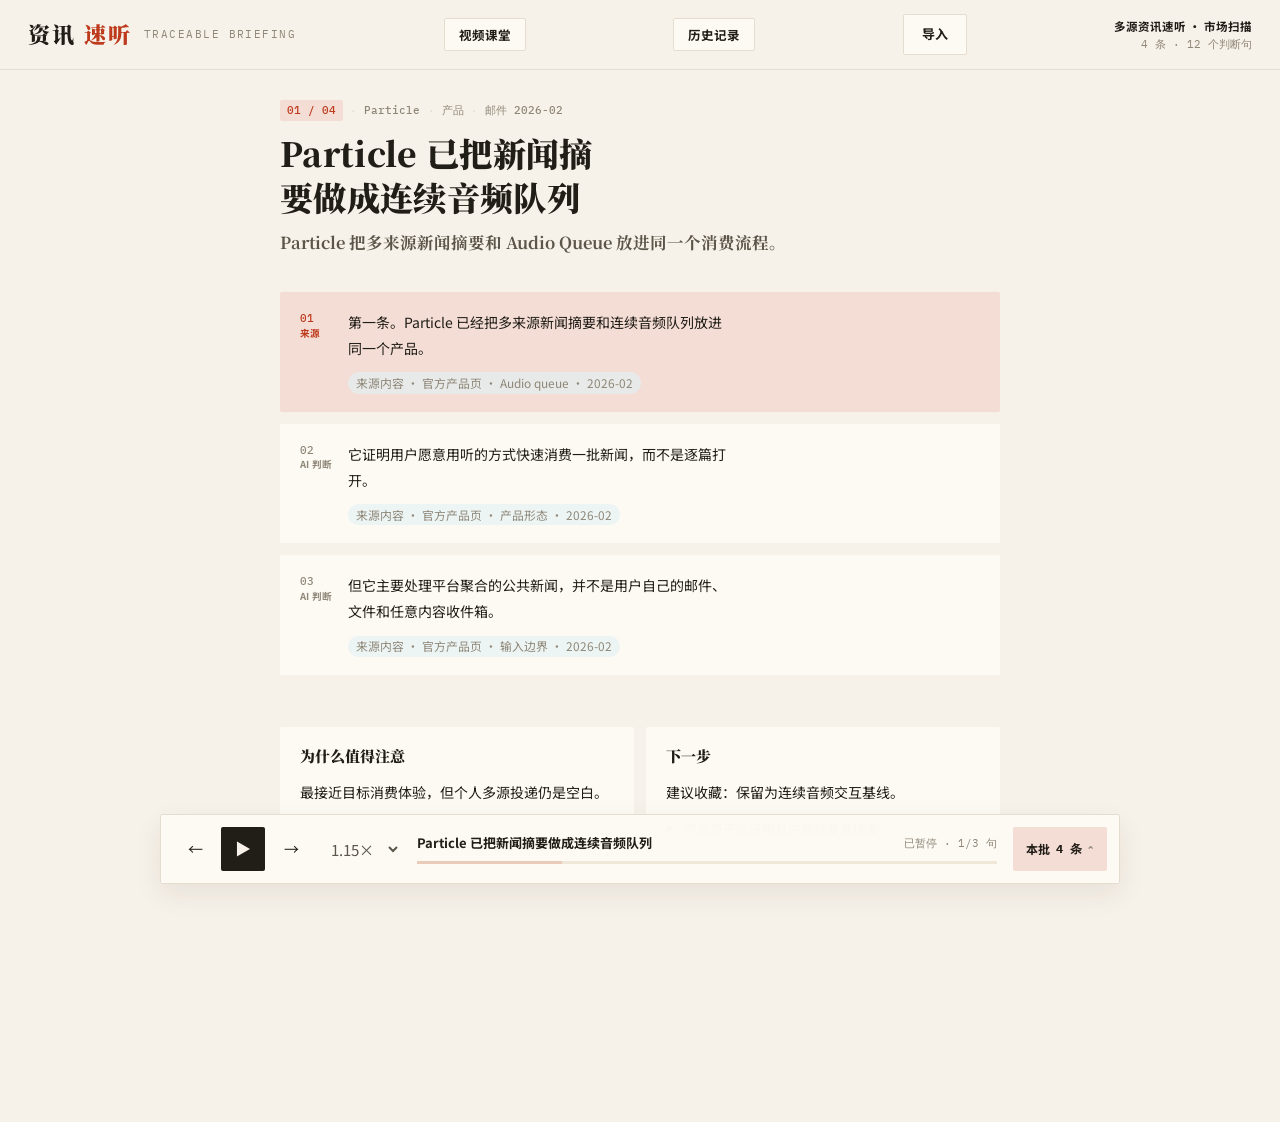
==== commit eb2e8a04: "fix: deploy latest briefing page assets" ====
--- a/prototype/briefing/index.html
+++ b/prototype/briefing/index.html
@@ -5,13 +5,16 @@
   <meta name="viewport" content="width=device-width,initial-scale=1,viewport-fit=cover">
   <meta name="description" content="把多源 AI 内容变成可追溯的连续语音与文字速听卡。">
   <link rel="icon" href="data:,">
+  <link rel="preconnect" href="https://fonts.googleapis.com">
+  <link rel="preconnect" href="https://fonts.gstatic.com" crossorigin>
+  <link href="https://fonts.googleapis.com/css2?family=Noto+Serif+SC:wght@500;700;900&family=Noto+Sans+SC:wght@400;500;700&family=IBM+Plex+Mono:wght@400;500&display=swap" rel="stylesheet">
   <title>资讯速听 · AI Video Course</title>
   <style>
     :root{
-      --paper:oklch(96.8% .015 82);--paper-deep:oklch(91.8% .024 77);--surface:oklch(99% .008 82);
-      --ink:oklch(24% .018 62);--ink-soft:oklch(43% .022 66);--ink-faint:oklch(58% .018 70);
-      --red:oklch(48% .145 36);--red-soft:oklch(92.5% .035 45);--green:oklch(42% .08 165);
-      --focus:oklch(60% .14 42);--shadow:0 1.5rem 4rem oklch(24% .02 62/.13);
+      --paper:oklch(97.2% .014 92);--paper-cool:oklch(95.2% .018 210);--paper-deep:oklch(91.8% .022 86);--surface:oklch(99% .007 92);
+      --ink:oklch(23% .02 255);--ink-soft:oklch(43% .018 255);--ink-faint:oklch(60% .014 245);
+      --accent:oklch(61% .12 65);--accent-soft:oklch(94.5% .04 74);--red:oklch(49% .13 36);--red-soft:oklch(94% .035 45);--green:oklch(46% .095 160);
+      --focus:oklch(58% .12 70);--shadow:0 1.25rem 3.5rem oklch(23% .02 255/.12);
       --sans:"Noto Sans SC","PingFang SC","Microsoft YaHei",sans-serif;
       --mono:"IBM Plex Mono","SFMono-Regular",Consolas,monospace;
       --s1:.25rem;--s2:.5rem;--s3:.75rem;--s4:1rem;--s5:1.25rem;--s6:1.5rem;--s8:2rem;--s12:3rem;--s16:4rem;
@@ -19,46 +22,50 @@
     }
     *{box-sizing:border-box}
     html{scroll-behavior:smooth}
-    body{margin:0;background:var(--paper);color:var(--ink);font:400 1rem/1.78 var(--sans);font-kerning:normal;padding-bottom:max(10rem,calc(8rem + env(safe-area-inset-bottom)))}
+    body{margin:0;background:linear-gradient(180deg,var(--paper) 0%,oklch(97% .013 115) 58%,var(--paper-cool) 100%);color:var(--ink);font:400 1rem/1.78 var(--sans);font-kerning:normal;padding-bottom:max(10rem,calc(8rem + env(safe-area-inset-bottom)))}
     button,input,select{font:inherit;color:inherit}button,a,label{touch-action:manipulation}a{color:inherit}
     .skip{position:fixed;left:var(--s4);top:-5rem;background:var(--ink);color:var(--paper);padding:var(--s3) var(--s4);z-index:500;text-decoration:none;border-radius:.5rem}.skip:focus-visible{top:var(--s4)}
     .sr-only{position:absolute!important;width:1px!important;height:1px!important;padding:0!important;margin:-1px!important;overflow:hidden!important;clip:rect(0,0,0,0)!important;white-space:nowrap!important;border:0!important}
     :focus-visible{outline:3px solid var(--focus);outline-offset:3px}
     .masthead{max-width:72rem;margin:0 auto;padding:max(var(--s6),env(safe-area-inset-top)) clamp(1rem,4vw,3rem) var(--s4);display:flex;align-items:center;justify-content:space-between;gap:var(--s6)}
-    .brand{display:flex;align-items:baseline;gap:var(--s3);white-space:nowrap}.brand strong{font:800 1.125rem/1.2 var(--sans);letter-spacing:.03em}.brand em{font-style:normal;color:var(--red)}.brand span{font:500 .68rem/1 var(--mono);color:var(--ink-faint);letter-spacing:.08em}
+    .brand{display:flex;align-items:center;gap:var(--s3);white-space:nowrap}.brand strong{display:flex;align-items:center;gap:.55rem;font:800 1.125rem/1.2 var(--sans);letter-spacing:.01em}.brand strong::before{content:"";inline-size:2rem;block-size:2rem;border-radius:50%;background:radial-gradient(circle at 50% 50%,var(--accent) 0 .16rem,transparent .18rem),radial-gradient(circle at 28% 32%,oklch(70% .08 75) 0 .11rem,transparent .13rem),radial-gradient(circle at 72% 32%,oklch(68% .07 210) 0 .1rem,transparent .12rem),radial-gradient(circle at 33% 72%,oklch(62% .09 155) 0 .1rem,transparent .12rem),radial-gradient(circle at 70% 70%,oklch(64% .1 38) 0 .1rem,transparent .12rem),var(--surface);box-shadow:0 .35rem 1rem oklch(23% .02 255/.12)}.brand em{font-style:normal;color:var(--red)}.brand span{font:600 .68rem/1 var(--mono);color:var(--ink-faint);letter-spacing:.08em}.course-home{min-height:2.25rem;display:inline-flex;align-items:center;padding:.35rem .75rem;border-radius:999px;background:color-mix(in oklch,var(--surface) 76%,transparent);color:var(--ink-soft);text-decoration:none;font-size:.78rem;font-weight:750;box-shadow:0 .4rem 1.2rem oklch(23% .02 255/.045)}.course-home:hover{color:var(--red);background:var(--red-soft)}
     .batch-meta{min-width:0;text-align:right}.batch-meta b{display:block;white-space:nowrap;overflow:hidden;text-overflow:ellipsis;font-size:.8125rem}.batch-meta span{display:block;color:var(--ink-faint);font:.72rem/1.5 var(--mono);font-variant-numeric:tabular-nums}
-    .shell{max-width:46rem;margin:0 auto;padding:clamp(2rem,6vw,5rem) clamp(1rem,5vw,3rem) var(--s16)}
-    .batch-intro{margin:0 0 var(--s8);max-width:42rem;color:var(--ink-soft);font:600 .92rem/1.8 var(--sans)}
-    .main{min-width:0}.item-meta{display:flex;align-items:center;flex-wrap:wrap;gap:.35rem var(--s2);color:var(--ink-faint);font:600 .75rem/1.5 var(--sans)}.item-meta #position{color:var(--red);font-family:var(--mono);font-variant-numeric:tabular-nums}.item-meta span+span::before{content:"·";margin-right:var(--s2);color:var(--paper-deep)}
+    .shell{max-width:48rem;margin:0 auto;padding:clamp(2rem,6vw,5rem) clamp(1rem,5vw,3rem) var(--s16)}
+    .batch-intro{margin:0 0 var(--s8);max-width:42rem;color:var(--ink-soft);font:600 .92rem/1.8 var(--sans);padding:var(--s4) var(--s5);background:color-mix(in oklch,var(--surface) 70%,transparent);border-radius:1.25rem;box-shadow:0 .6rem 2rem oklch(23% .02 255/.05)}
+    .main{min-width:0}.item-meta{display:flex;align-items:center;flex-wrap:wrap;gap:.45rem;color:var(--ink-faint);font:700 .72rem/1.3 var(--sans)}.item-meta span{display:inline-flex;align-items:center;min-height:1.8rem;padding:.28rem .62rem;background:color-mix(in oklch,var(--surface) 72%,transparent);border-radius:999px}.item-meta #position{color:var(--red);font-family:var(--mono);font-variant-numeric:tabular-nums;background:var(--accent-soft)}.item-meta span+span::before{content:none}
     .item-head{padding:var(--s4) 0 var(--s5)}.item-head h1{font:750 clamp(2.15rem,4.7vw,3.25rem)/1.2 var(--sans);letter-spacing:-.035em;margin:0;max-width:19ch;text-wrap:balance}
-    .essence{font:500 clamp(1.06rem,1.8vw,1.18rem)/1.82 var(--sans);max-width:40ch;margin:0 0 var(--s12);color:var(--ink-soft)}
-    .script{display:grid;gap:var(--s3)}.segment{display:grid;grid-template-columns:2rem minmax(0,1fr);gap:var(--s2) var(--s4);padding:var(--s3) var(--s4);margin-inline:calc(var(--s4)*-1);border-radius:.85rem;cursor:pointer;transition:background 160ms var(--ease),transform 120ms var(--ease)}
-    .segment .marker{font:.68rem/1.7 var(--mono);color:var(--ink-faint);font-variant-numeric:tabular-nums}.segment p{font:450 1.0625rem/1.92 var(--sans);margin:0;max-width:48ch}.segment.active{background:color-mix(in oklch,var(--red-soft) 42%,transparent)}.segment.active p{font-weight:600}.segment.active .marker{color:var(--red)}
-    .segment:active{transform:scale(.995)}.label{display:block;font:600 .6rem/1.35 var(--sans);letter-spacing:.02em;color:inherit}.evidence{grid-column:2;display:flex;flex-wrap:wrap;gap:.15rem var(--s3);padding-top:.1rem}.evidence a{font-size:.74rem;line-height:1.55;text-decoration:none;color:var(--ink-faint)}.evidence a:hover{color:var(--red);text-decoration:underline;text-underline-offset:.16em}
-    .judgement{display:grid;grid-template-columns:1fr 1fr;gap:var(--s8);margin:var(--s12) 0 0}.judgement h2{font:700 .74rem/1.2 var(--sans);letter-spacing:.04em;margin:0 0 var(--s3);color:var(--ink-faint)}.judgement p{margin:0;font:650 1rem/1.78 var(--sans)}.caveats{margin:var(--s3) 0 0;padding-left:1.1rem;color:var(--ink-soft);font-size:.875rem}
-    .actions{display:flex;align-items:center;gap:var(--s2);flex-wrap:wrap;padding-top:var(--s6)}.btn,.file-label{min-height:2.75rem;border:0;background:transparent;padding:.55rem .8rem;cursor:pointer;text-decoration:none;font-weight:700;font-size:.875rem;display:inline-flex;align-items:center;justify-content:center;border-radius:.7rem;transition:background 140ms var(--ease),color 140ms var(--ease),transform 140ms var(--ease)}
-    .btn.primary{background:var(--ink);color:var(--paper);padding-inline:1rem}.btn.accent{color:var(--red);background:var(--red-soft)}.btn.saved{color:var(--green);background:color-mix(in oklch,var(--green) 12%,var(--surface))}.btn:active,.file-label:active{transform:scale(.97)}
-    @media(hover:hover){.btn:not(.primary):hover,.file-label:hover{background:var(--paper-deep)}.btn.primary:hover{background:var(--red)}.segment:not(.active):hover{background:color-mix(in oklch,var(--paper-deep) 40%,transparent)}}
+    .essence{font:500 clamp(1.06rem,1.8vw,1.18rem)/1.82 var(--sans);max-width:40ch;margin:0 0 var(--s8);color:var(--ink-soft)}
+    .script{display:grid;gap:var(--s3)}.segment{display:grid;grid-template-columns:2rem minmax(0,1fr);gap:var(--s2) var(--s4);padding:var(--s4);margin-inline:calc(var(--s4)*-1);border-radius:1.2rem;cursor:pointer;background:color-mix(in oklch,var(--surface) 56%,transparent);box-shadow:0 .45rem 1.6rem oklch(23% .02 255/.045);transition:background 160ms var(--ease),transform 120ms var(--ease),box-shadow 160ms var(--ease)}
+    .segment .marker{font:.68rem/1.7 var(--mono);color:var(--ink-faint);font-variant-numeric:tabular-nums}.segment p{font:450 1.0525rem/1.88 var(--sans);margin:0;max-width:48ch}.segment.active{background:linear-gradient(135deg,color-mix(in oklch,var(--accent-soft) 86%,var(--surface)),color-mix(in oklch,var(--surface) 84%,var(--paper-cool)));box-shadow:0 .75rem 2.1rem oklch(23% .02 255/.075)}.segment.active p{font-weight:620}.segment.active .marker{color:var(--red)}
+    .segment:active{transform:scale(.995)}.label{display:block;font:700 .6rem/1.35 var(--sans);letter-spacing:.02em;color:inherit}.evidence{grid-column:2;display:grid;gap:.45rem;padding-top:.15rem}.source-evidence{max-width:48ch}.source-evidence summary{width:max-content;max-width:100%;list-style:none;cursor:pointer;font-size:.74rem;line-height:1.55;color:var(--ink-faint);padding:.1rem .5rem;background:color-mix(in oklch,var(--paper-cool) 62%,transparent);border-radius:999px;white-space:nowrap;overflow:hidden;text-overflow:ellipsis}.source-evidence summary::-webkit-details-marker{display:none}.source-evidence[open]>summary{color:var(--red);background:var(--red-soft)}.source-excerpt{margin:.55rem 0 0;padding:var(--s3);border-radius:.9rem;background:color-mix(in oklch,var(--surface) 78%,transparent);box-shadow:0 .35rem 1rem oklch(23% .02 255/.04)}.source-origin{margin:0 0 .45rem;color:var(--ink-faint);font:700 .72rem/1.5 var(--sans)}.source-excerpt p{margin:0;color:var(--ink-soft);font:450 .86rem/1.75 var(--sans);max-width:none}.source-original{margin-top:.55rem}.source-original summary{width:max-content;background:transparent;color:var(--ink-faint);padding:0;font-size:.76rem;font-weight:700}.source-original[open] summary{color:var(--ink-soft)}.source-original p{margin:.35rem 0 0;color:var(--ink-faint);font-size:.78rem;line-height:1.65}.source-excerpt a{display:inline-flex;margin-top:.45rem;color:var(--red);font-size:.76rem;font-weight:700;text-decoration:none}.source-excerpt a:hover{text-decoration:underline}
+    .judgement{display:grid;grid-template-columns:1fr 1fr;gap:var(--s4);margin:var(--s8) 0 0}.judgement>div{background:color-mix(in oklch,var(--surface) 72%,transparent);border-radius:1.25rem;padding:var(--s5);box-shadow:0 .6rem 2rem oklch(23% .02 255/.05)}.judgement h2{font:750 .74rem/1.2 var(--sans);letter-spacing:.04em;margin:0 0 var(--s3);color:var(--ink-faint)}.judgement p{margin:0;font:650 1rem/1.78 var(--sans)}.caveats{margin:var(--s3) 0 0;padding-left:1.1rem;color:var(--ink-soft);font-size:.875rem}
+    .btn,.file-label{min-height:2.75rem;border:0;background:transparent;padding:.55rem .8rem;cursor:pointer;text-decoration:none;font-weight:700;font-size:.875rem;display:inline-flex;align-items:center;justify-content:center;border-radius:.7rem;transition:background 140ms var(--ease),color 140ms var(--ease),transform 140ms var(--ease)}
+    .btn:active,.file-label:active{transform:scale(.97)}
+    @media(hover:hover){.btn:hover,.file-label:hover{background:var(--paper-deep)}.segment:not(.active):hover{background:color-mix(in oklch,var(--paper-deep) 40%,transparent)}}
     #file{position:absolute;inline-size:1px;block-size:1px;opacity:0;pointer-events:none}
-    .transport{position:fixed;left:50%;bottom:max(var(--s4),env(safe-area-inset-bottom));z-index:300;width:min(60rem,calc(100% - 2rem));transform:translateX(-50%);background:var(--surface);padding:var(--s3);display:grid;grid-template-columns:auto minmax(8rem,1fr) auto;gap:var(--s4);align-items:center;border-radius:1.25rem;box-shadow:var(--shadow)}
+    .transport{position:fixed;left:50%;bottom:max(var(--s4),env(safe-area-inset-bottom));z-index:300;width:min(60rem,calc(100% - 2rem));transform:translateX(-50%);background:color-mix(in oklch,var(--surface) 88%,transparent);padding:var(--s3);display:grid;grid-template-columns:auto minmax(8rem,1fr) auto;gap:var(--s4);align-items:center;border-radius:1.6rem;box-shadow:var(--shadow);backdrop-filter:blur(18px)}
     .transport-controls{display:flex;align-items:center;gap:var(--s1)}.transport button,.transport select{min-width:2.75rem;min-height:2.75rem;border:0;background:transparent;color:var(--ink);cursor:pointer;border-radius:999px}.transport .play{background:var(--ink);color:var(--paper);font-weight:900;font-size:1rem}.transport select{min-width:4.25rem;padding-inline:.65rem;color:var(--ink-soft)}
     .transport-info{min-width:0}.now-line{display:flex;align-items:center;gap:var(--s3);min-width:0}.transport-info b{display:block;font:700 .8125rem/1.4 var(--sans);white-space:nowrap;overflow:hidden;text-overflow:ellipsis}.transport-status{margin-left:auto;white-space:nowrap;font:.68rem/1.4 var(--mono);color:var(--ink-faint);font-variant-numeric:tabular-nums}
-    .progress-track{height:.32rem;margin-top:var(--s2);position:relative;display:flex;isolation:isolate;overflow:hidden;border-radius:999px;background:var(--paper-deep)}.timeline-part{display:block!important;min-width:.25rem!important;min-height:0!important;height:.32rem!important;padding:0!important;background:transparent!important;border-radius:0!important;position:relative;z-index:2}.timeline-part.current{background:color-mix(in oklch,var(--red) 10%,transparent)!important}.progress-fill{position:absolute;z-index:3;pointer-events:none;inset:0 auto 0 0;width:0;background:var(--red);transition:width 180ms var(--ease)}
-    .queue-toggle{display:flex!important;align-items:center;gap:.35rem;min-width:auto!important;padding:0 .85rem!important;background:var(--paper)!important;border-radius:.75rem!important;font-size:.75rem;font-weight:650}.queue-toggle b{font-family:var(--mono);font-size:.72rem}.queue-toggle::after{content:"⌃";color:var(--ink-faint)}
-    .queue-panel{position:fixed;inset:auto max(1rem,calc((100vw - 60rem)/2)) calc(max(var(--s4),env(safe-area-inset-bottom)) + 5.75rem) auto;width:min(38rem,calc(100vw - 2rem));max-height:min(60vh,36rem);margin:0;padding:var(--s4);border:0;border-radius:1.25rem;background:var(--surface);color:var(--ink);box-shadow:var(--shadow)}.queue-panel::backdrop{background:transparent}.queue-panel-head{display:flex;align-items:center;justify-content:space-between;padding:var(--s2) var(--s2) var(--s3)}.queue-panel h2{font:750 1rem/1.3 var(--sans);margin:0}.queue-close{min-width:2.75rem;min-height:2.75rem;border:0;border-radius:999px;background:var(--paper);cursor:pointer}.queue-list{list-style:none;padding:0;margin:0;display:grid;gap:var(--s1);overflow:auto;max-height:calc(min(60vh,36rem) - 4.5rem);scrollbar-color:var(--paper-deep) transparent}.queue-button{width:100%;min-height:4.5rem;border:0;background:transparent;text-align:left;padding:var(--s3);cursor:pointer;display:grid;grid-template-columns:2.25rem minmax(0,1fr);gap:var(--s3);border-radius:.85rem;transition:background 140ms var(--ease)}.queue-button .num{font:.72rem/1.5 var(--mono);color:var(--ink-faint)}.queue-button b{display:block;font:700 .875rem/1.5 var(--sans)}.queue-button small{display:block;margin-top:.2rem;color:var(--ink-faint);font-size:.75rem;white-space:nowrap;overflow:hidden;text-overflow:ellipsis}.queue-item.current .queue-button{background:var(--red-soft)}.queue-item.current .num{color:var(--red)}.queue-item.saved small{color:var(--green)}
+    .progress-track{height:.36rem;margin-top:var(--s2);position:relative;display:flex;isolation:isolate;overflow:hidden;border-radius:999px;background:color-mix(in oklch,var(--paper-deep) 72%,var(--paper-cool))}.timeline-part{display:block!important;min-width:.25rem!important;min-height:0!important;height:.36rem!important;padding:0!important;background:transparent!important;border-radius:0!important;position:relative;z-index:2}.timeline-part.current{background:color-mix(in oklch,var(--accent) 16%,transparent)!important}.progress-fill{position:absolute;z-index:3;pointer-events:none;inset:0 auto 0 0;width:0;background:linear-gradient(90deg,var(--accent),var(--green));transition:width 180ms var(--ease)}
+    .queue-toggle{display:flex!important;align-items:center;gap:.35rem;min-width:auto!important;padding:0 .85rem!important;background:var(--accent-soft)!important;border-radius:1rem!important;font-size:.75rem;font-weight:700}.queue-toggle b{font-family:var(--mono);font-size:.72rem}.queue-toggle::after{content:"⌃";color:var(--ink-faint)}
+    .queue-panel{position:fixed;inset:auto max(1rem,calc((100vw - 60rem)/2)) calc(max(var(--s4),env(safe-area-inset-bottom)) + 5.75rem) auto;width:min(38rem,calc(100vw - 2rem));max-height:min(60vh,36rem);margin:0;padding:var(--s4);border:0;border-radius:1.25rem;background:var(--surface);color:var(--ink);box-shadow:var(--shadow)}.queue-panel::backdrop{background:transparent}.queue-panel-head{display:flex;align-items:center;justify-content:space-between;padding:var(--s2) var(--s2) var(--s3)}.queue-panel h2{font:750 1rem/1.3 var(--sans);margin:0}.queue-close{min-width:2.75rem;min-height:2.75rem;border:0;border-radius:999px;background:var(--paper);cursor:pointer}.queue-list{list-style:none;padding:0;margin:0;display:grid;gap:var(--s1);overflow:auto;max-height:calc(min(60vh,36rem) - 4.5rem);scrollbar-color:var(--paper-deep) transparent}.queue-button{width:100%;min-height:4.5rem;border:0;background:transparent;text-align:left;padding:var(--s3);cursor:pointer;display:grid;grid-template-columns:2.25rem minmax(0,1fr);gap:var(--s3);border-radius:.85rem;transition:background 140ms var(--ease)}.queue-button .num{font:.72rem/1.5 var(--mono);color:var(--ink-faint)}.queue-button b{display:block;font:700 .875rem/1.5 var(--sans)}.queue-button small{display:block;margin-top:.2rem;color:var(--ink-faint);font-size:.75rem;white-space:nowrap;overflow:hidden;text-overflow:ellipsis}.queue-item.current .queue-button{background:var(--red-soft)}.queue-item.current .num{color:var(--red)}
     @media(hover:hover){.transport button:hover,.transport select:hover,.queue-button:hover,.queue-close:hover{background:var(--paper-deep)}}
     .error{max-width:36rem;margin:12vh auto;padding:var(--s8);background:var(--surface);border-radius:1rem}.error h1{font:750 2rem/1.3 var(--sans)}.error p{color:var(--ink-soft)}
     [hidden]{display:none!important}
     @media(max-width:700px){
-      .masthead{align-items:flex-start;padding-inline:var(--s4)}.brand span{display:none}.batch-meta{max-width:50%}.shell{padding:var(--s8) var(--s4) var(--s12)}.item-head{padding-top:var(--s3)}.item-head h1{font-size:clamp(2rem,9.6vw,2.65rem);line-height:1.22}.essence{margin-bottom:var(--s8);font-size:1rem}.segment{margin-inline:calc(var(--s2)*-1);padding:var(--s3) var(--s2);grid-template-columns:1.75rem minmax(0,1fr);gap:var(--s2)}.segment p{font-size:1rem;line-height:1.86}.evidence{grid-column:2}.judgement{grid-template-columns:1fr;gap:var(--s6);margin:var(--s8) 0 0}.actions{display:grid;grid-template-columns:1fr 1fr}.actions>*{width:100%}.transport{bottom:max(var(--s2),env(safe-area-inset-bottom));width:calc(100% - 1rem);grid-template-columns:auto minmax(0,1fr) auto;gap:var(--s2);padding:var(--s2);border-radius:1rem}.transport-controls{gap:0}.transport-controls select,.transport-controls #previous,.transport-controls #next{display:none}.transport-info b{font-size:.75rem}.transport-status{display:none}.queue-toggle{padding-inline:.65rem!important}.queue-toggle span{display:none}.queue-panel{inset:auto .5rem calc(max(var(--s2),env(safe-area-inset-bottom)) + 5rem);width:calc(100% - 1rem);max-height:60vh;border-radius:1rem}.queue-button{min-height:4.75rem}}
+      .masthead{align-items:flex-start;padding-inline:var(--s4)}.brand span{display:none}.brand strong::before{inline-size:1.8rem;block-size:1.8rem}.course-home,.masthead .file-label{font-size:.74rem;padding-inline:.62rem}.masthead .history-home{display:none}.batch-meta{max-width:45%}.shell{padding:var(--s8) var(--s4) var(--s12)}.batch-intro{padding:var(--s4);border-radius:1rem}.item-head{padding-top:var(--s3)}.item-head h1{font-size:clamp(2rem,9.6vw,2.65rem);line-height:1.22}.essence{margin-bottom:var(--s8);font-size:1rem}.segment{margin-inline:0;padding:var(--s4);grid-template-columns:1.75rem minmax(0,1fr);gap:var(--s2);border-radius:1rem}.segment p{font-size:1rem;line-height:1.86}.evidence{grid-column:2}.source-evidence{max-width:100%}.source-evidence summary{width:100%}.judgement{grid-template-columns:1fr;gap:var(--s4);margin:var(--s8) 0 0}.judgement>div{padding:var(--s4);border-radius:1rem}.transport{bottom:max(var(--s2),env(safe-area-inset-bottom));width:calc(100% - 1rem);grid-template-columns:auto minmax(0,1fr) auto;gap:var(--s2);padding:var(--s2);border-radius:1.25rem}.transport-controls{gap:0}.transport-controls select,.transport-controls #previous,.transport-controls #next{display:none}.transport-info b{font-size:.75rem}.transport-status{display:none}.queue-toggle{padding-inline:.65rem!important}.queue-toggle span{display:none}.queue-panel{inset:auto .5rem calc(max(var(--s2),env(safe-area-inset-bottom)) + 5rem);width:calc(100% - 1rem);max-height:60vh;border-radius:1rem}.queue-button{min-height:4.75rem}}
     @media(pointer:coarse){.queue-button,.btn,.file-label,.transport button,.transport select,.queue-close{min-height:3rem}}
     @media(prefers-reduced-motion:reduce){*,*::before,*::after{scroll-behavior:auto!important;transition-duration:.01ms!important}}
   </style>
+  <link rel="stylesheet" href="../theme.css">
 </head>
-<body>
+<body class="page-briefing">
   <a class="skip" href="#main">跳到当前资讯</a>
   <header class="masthead">
     <div class="brand"><strong>资讯<em>速听</em></strong><span>TRACEABLE BRIEFING</span></div>
+    <a class="course-home" href="../index.html">视频课堂</a>
+    <a class="course-home history-home" href="../history/index.html">历史记录</a>
+    <label class="file-label" for="file">导入</label><input id="file" type="file" accept="application/json,.json">
     <div class="batch-meta"><b id="batch-title">正在读取内容包</b><span id="batch-summary">—</span></div>
   </header>
 
@@ -74,12 +81,6 @@
           <div><h2>为什么值得注意</h2><p id="why"></p></div>
           <div><h2>下一步</h2><p id="action-reason"></p><ul class="caveats" id="caveats"></ul></div>
         </section>
-        <div class="actions">
-          <button class="btn accent" id="save" type="button">收藏这条</button>
-          <a class="btn" id="original" target="_blank" rel="noopener">打开原文</a>
-          <a class="btn primary" id="deepen" target="_blank" rel="noopener">讲深一点</a>
-          <label class="file-label" for="file">导入内容包</label><input id="file" type="file" accept="application/json,.json">
-        </div>
       </main>
     </div>
   </div>
@@ -109,7 +110,6 @@
     const TYPE_LABELS={news:"新闻",product:"产品",model:"模型",paper:"论文",opinion:"观点",tutorial:"教程",interview:"访谈"};
     const ACTION_LABELS={open:"建议打开原文",save:"建议收藏",skip:"可以跳过",deepen:"建议深入",verify:"建议查证"};
     let batch=null,itemIndex=0,segmentIndex=0,phase="segment",playing=false,audio=null,utterance=null;
-    const saved=new Set(JSON.parse(localStorage.getItem("briefing:saved")||"[]"));
 
     function esc(value){return String(value??"").replace(/[&<>"']/g,c=>({"&":"&amp;","<":"&lt;",">":"&gt;",'"':"&quot;","'":"&#39;"}[c]))}
     function safeHref(value){try{const url=new URL(value,location.origin);return ["http:","https:"].includes(url.protocol)?url.href:"#"}catch{return "#"}}
@@ -123,6 +123,7 @@
     }
     function sourceById(id){return batch.sources.find(source=>source.source_id===id)}
     function sourceLabel(item){const source=sourceById(item.source_ids[0]);return source?.author||source?.title||"未知来源"}
+    function originalLabel(source){return source?.kind==="email"?"打开原邮件":"打开原文"}
     function totalSegments(){return batch.items.reduce((sum,item)=>sum+item.spoken_segments.length,0)}
     function totalUnits(){return(batch.intro_text?1:0)+batch.items.reduce((sum,item)=>sum+item.spoken_segments.length+(item.transition_text?1:0),0)}
     function completedUnits(){
@@ -137,21 +138,29 @@
       const resolved=batchId?`../../local-data/briefing/${encodeURIComponent(batchId)}/${path}`:path;
       return batch?.generated_at?`${resolved}?v=${encodeURIComponent(batch.generated_at)}`:resolved;
     }
-    function storeSaved(){localStorage.setItem("briefing:saved",JSON.stringify([...saved]))}
     function updateProgress(fraction=0){const pct=totalUnits()?100*(completedUnits()+fraction)/totalUnits():0;$("progress").style.width=`${Math.min(100,pct)}%`}
 
     function renderQueue(){
-      $("queue").innerHTML=batch.items.map((item,index)=>{const source=sourceById(item.source_ids[0]);return`<li class="queue-item ${index===itemIndex?"current":""} ${saved.has(item.item_id)?"saved":""}"><button class="queue-button" type="button" data-index="${index}" ${index===itemIndex?'aria-current="true"':""}><span class="num">${String(index+1).padStart(2,"0")}</span><span><b>${esc(item.title)}</b><small>${esc(formatDate(source?.published_at))} · ${esc(item.essence)}${saved.has(item.item_id)?" · 已收藏":""}</small></span></button></li>`}).join("");
+      $("queue").innerHTML=batch.items.map((item,index)=>{const source=sourceById(item.source_ids[0]);return`<li class="queue-item ${index===itemIndex?"current":""}"><button class="queue-button" type="button" data-index="${index}" ${index===itemIndex?'aria-current="true"':""}><span class="num">${String(index+1).padStart(2,"0")}</span><span><b>${esc(item.title)}</b><small>${esc(formatDate(source?.published_at))} · ${esc(item.essence)}</small></span></button></li>`}).join("");
       $("timeline").innerHTML=batch.items.map((item,index)=>`<button class="timeline-part ${index===itemIndex?"current":""}" type="button" data-timeline-index="${index}" style="flex-grow:${item.spoken_segments.length+(item.transition_text?1:0)}" aria-label="跳到第 ${index+1} 条：${esc(item.title)}" title="${esc(item.title)}"></button>`).join("")+`<div class="progress-fill" id="progress"></div>`;
+    }
+    function renderEvidence(ref){
+      const refSource=sourceById(ref.source_id),href=safeHref(ref.url),label=`${ref.label} · ${formatDate(refSource?.published_at)}`;
+      const origin=refSource?.author||refSource?.title;
+      const originLine=origin?`<div class="source-origin">来信来源：${esc(origin)}</div>`:"";
+      if(ref.excerpt||ref.excerpt_zh){
+        const readable=ref.excerpt_zh||ref.excerpt;
+        const original=ref.excerpt_zh&&ref.excerpt?`<details class="source-original"><summary>英文原文</summary><p>${esc(ref.excerpt)}</p></details>`:"";
+        return`<details class="source-evidence"><summary>来源内容 · ${esc(label)}</summary><div class="source-excerpt">${originLine}<p>${esc(readable)}</p>${original}<a href="${esc(href)}" target="_blank" rel="noopener">${esc(originalLabel(refSource))} ↗</a></div></details>`;
+      }
+      return`<details class="source-evidence"><summary>来源内容 · ${esc(label)}</summary><div class="source-excerpt">${originLine}<p>当前内容包没有保存这段来源摘录。</p><a href="${esc(href)}" target="_blank" rel="noopener">${esc(originalLabel(refSource))} ↗</a></div></details>`;
     }
     function renderItem(){
       const item=currentItem(),source=sourceById(item.source_ids[0]);
       $("position").textContent=`${String(itemIndex+1).padStart(2,"0")} / ${String(batch.items.length).padStart(2,"0")}`;
       $("source-name").textContent=sourceLabel(item);$("item-title").textContent=item.title;$("content-type").textContent=TYPE_LABELS[item.content_type]||item.content_type;$("published-at").textContent=`邮件 ${formatDate(source?.published_at)}`;$("essence").textContent=item.essence;
-      $("script").innerHTML=item.spoken_segments.map((segment,index)=>`<article class="segment ${phase==="segment"&&index===segmentIndex?"active":""}" data-segment="${index}" tabindex="0"><span class="marker">${String(index+1).padStart(2,"0")}<span class="label ${segment.attribution==="AI"?"ai":""}">${segment.attribution==="AI"?"AI 判断":"来源"}</span></span><p>${esc(segment.text)}</p><div class="evidence">${segment.source_refs.map(ref=>{const refSource=sourceById(ref.source_id);return`<a href="${esc(safeHref(ref.url))}" target="_blank" rel="noopener">${esc(ref.label)} · ${esc(formatDate(refSource?.published_at))} ↗</a>`}).join("")}</div></article>`).join("");
+      $("script").innerHTML=item.spoken_segments.map((segment,index)=>`<article class="segment ${phase==="segment"&&index===segmentIndex?"active":""}" data-segment="${index}" tabindex="0"><span class="marker">${String(index+1).padStart(2,"0")}<span class="label ${segment.attribution==="AI"?"ai":""}">${segment.attribution==="AI"?"AI 判断":"来源"}</span></span><p>${esc(segment.text)}</p><div class="evidence">${segment.source_refs.map(renderEvidence).join("")}</div></article>`).join("");
       $("why").textContent=item.why_it_matters;$("action-reason").textContent=`${ACTION_LABELS[item.suggested_action]}：${item.action_reason}`;$("caveats").innerHTML=item.caveats.map(value=>`<li>${esc(value)}</li>`).join("");
-      $("original").href=safeHref(source?.url||item.spoken_segments[0].source_refs[0].url);$("deepen").href=safeHref(item.course_url||$("original").href);$("deepen").textContent=item.course_url?"进入课程":"讲深一点";
-      $("save").classList.toggle("saved",saved.has(item.item_id));$("save").textContent=saved.has(item.item_id)?"已收藏":"收藏这条";
       $("now-title").textContent=phase==="intro"?batch.title:phase==="transition"?`下一条 · ${item.title}`:item.title;
       $("segment-position").textContent=phase==="intro"?"本批导览":phase==="transition"?`第 ${itemIndex+1} 条报幕`:`${segmentIndex+1}/${item.spoken_segments.length} 句`;
       renderQueue();updateProgress();
@@ -187,11 +196,10 @@
     $("queue").addEventListener("click",event=>{const button=event.target.closest("[data-index]");if(!button)return;selectItem(Number(button.dataset.index));if(typeof $("queue-panel").hidePopover==="function")$("queue-panel").hidePopover()});
     $("timeline").addEventListener("click",event=>{const button=event.target.closest("[data-timeline-index]");if(button)selectItem(Number(button.dataset.timelineIndex))});
     $("queue-panel").addEventListener("toggle",event=>{const open=event.newState==="open";$("queue-toggle").setAttribute("aria-expanded",String(open));if(open)requestAnimationFrame(()=>$("queue").querySelector(".current")?.scrollIntoView({block:"nearest"}))});
-    $("script").addEventListener("click",event=>{const node=event.target.closest("[data-segment]");if(!node||event.target.closest("a"))return;const autoplay=playing;stopPlayback();phase="segment";segmentIndex=Number(node.dataset.segment);renderItem();if(autoplay)startPlayback()});
-    $("script").addEventListener("keydown",event=>{if(!["Enter"," "].includes(event.key)||event.target.closest("a"))return;event.preventDefault();event.target.click()});
+    $("script").addEventListener("click",event=>{const node=event.target.closest("[data-segment]");if(!node||event.target.closest("a,.source-evidence"))return;const autoplay=playing;stopPlayback();phase="segment";segmentIndex=Number(node.dataset.segment);renderItem();if(autoplay)startPlayback()});
+    $("script").addEventListener("keydown",event=>{if(!["Enter"," "].includes(event.key)||event.target.closest("a,.source-evidence"))return;event.preventDefault();event.target.click()});
     $("play").addEventListener("click",()=>playing?stopPlayback():startPlayback());$("previous").addEventListener("click",()=>selectItem(itemIndex-1));$("next").addEventListener("click",()=>selectItem(itemIndex+1));
     $("speed").addEventListener("change",()=>{if(audio)audio.playbackRate=Number($("speed").value);if(playing&&utterance){const index=segmentIndex;stopPlayback();segmentIndex=index;startPlayback()}});
-    $("save").addEventListener("click",()=>{const id=currentItem().item_id;saved.has(id)?saved.delete(id):saved.add(id);storeSaved();renderItem()});
     function importFile(file){const reader=new FileReader();reader.onload=()=>{try{loadBatch(JSON.parse(reader.result))}catch(error){showError(error)}};reader.onerror=()=>showError(Error("本地文件读取失败"));reader.readAsText(file)}
     [$("file"),$("file-error")].forEach(input=>input.addEventListener("change",()=>{if(input.files[0])importFile(input.files[0])}));
     document.addEventListener("keydown",event=>{if(event.target.matches("input,select,textarea,button,a,label,[tabindex]"))return;if(event.code==="Space"){event.preventDefault();playing?stopPlayback():startPlayback()}if(event.key==="ArrowRight")selectItem(itemIndex+1);if(event.key==="ArrowLeft")selectItem(itemIndex-1)});
--- a/prototype/theme.css
+++ b/prototype/theme.css
@@ -0,0 +1,201 @@
+:root{
+  --paper:#f7f2e9;
+  --paper-deep:#efe7d8;
+  --card:#fdfaf4;
+  --ink:#211d17;
+  --ink-soft:#5c554a;
+  --ink-faint:#8f8778;
+  --soft:#5c554a;
+  --faint:#8f8778;
+  --vermilion:#bd3a1d;
+  --red:#bd3a1d;
+  --vermilion-soft:#f3ddd5;
+  --red-soft:#f3ddd5;
+  --ochre:#a06b12;
+  --ochre-soft:#f0e3c8;
+  --teal:#1f6a5e;
+  --teal-soft:#d9e8e2;
+  --hairline:#e5ddcf;
+  --line:#e5ddcf;
+  --line-soft:#e5ddcf;
+  --surface:#fdfaf4;
+  --accent:#bd3a1d;
+  --accent-soft:#f3ddd5;
+  --serif:'Noto Serif SC',serif;
+  --sans:'Noto Sans SC',sans-serif;
+  --mono:'IBM Plex Mono',monospace;
+  --ease-out:cubic-bezier(.23,1,.32,1);
+}
+
+body.page-course,
+body.page-briefing,
+body.page-relecture,
+body.page-local-player,
+body.page-generated{
+  background:var(--paper);
+  background-image:none;
+  color:var(--ink);
+}
+
+/* Shared response details */
+.page-course button,
+.page-course a,
+.page-briefing button,
+.page-briefing a,
+.page-briefing label,
+.page-relecture button,
+.page-relecture a,
+.page-local-player button,
+.page-generated button{
+  transition:background-color 140ms ease,color 140ms ease,border-color 140ms ease,transform 140ms var(--ease-out);
+}
+.page-course button:active,
+.page-course a:active,
+.page-briefing button:active,
+.page-briefing a:active,
+.page-briefing label:active,
+.page-relecture button:active,
+.page-relecture a:active,
+.page-local-player button:active,
+.page-generated button:active{transform:scale(.97)}
+
+/* Video course */
+.page-course header{border-bottom:1px solid var(--line-soft);box-shadow:none}
+.page-course .linkbar input{border-color:var(--line-soft);background:var(--card)}
+.page-course .linkbar button{border-width:1px}
+.page-course .hd-mode{border:1px solid var(--line-soft);border-radius:2px;background:var(--card)}
+.page-course .state .demo-link{border:1px solid var(--line-soft);border-radius:2px;background:var(--card)}
+.page-course .player-frame{border:1px solid var(--line-soft);box-shadow:0 10px 28px rgba(33,29,23,.08)}
+.page-course .map-nav h3::after{height:1px;background:var(--line-soft)}
+.page-course .map-list li{border-bottom:0;border-radius:2px;margin-bottom:2px}
+.page-course .badge{border-color:var(--line-soft)}
+.page-course .sec-head .rule{display:none}
+.page-course .deck{border:0;box-shadow:none;background:var(--card)}
+.page-course .claims li{border-top:0;padding-top:7px}
+.page-course .deck-grid{gap:8px;background:transparent;border-top:0}
+.page-course .deck-cell{background:var(--paper);border-radius:2px}
+.page-course .map-table th{border-bottom:1px solid var(--line-soft)}
+.page-course .map-table td{border-bottom:1px solid var(--line-soft)}
+.page-course .depth-tabs{border:1px solid var(--line-soft);border-radius:2px;overflow:hidden}
+.page-course .depth-tabs button{border-right:1px solid var(--line-soft);transition:background-color 140ms ease,color 140ms ease,transform 140ms var(--ease-out)}
+.page-course .qa{border:0;border-radius:2px}
+.page-course .qa .pull{border:0;background:var(--paper-deep);padding:12px 14px}
+.page-course .recall{border:0;border-radius:2px}
+.page-course .recall textarea{border:1px solid var(--line-soft)}
+.page-course .recall button{border-width:1px}
+.page-course .recall-reference{border-top:0;background:var(--paper);padding:16px;margin-top:18px}
+.page-course footer{border-top:0}
+
+/* Traceable briefing aligned to the course reading language */
+.page-briefing{font:400 15px/1.85 var(--sans);padding-bottom:max(9rem,calc(7rem + env(safe-area-inset-bottom)))}
+.page-briefing .masthead{max-width:none;min-height:70px;padding:14px max(28px,calc((100vw - 1280px)/2 + 28px));border-bottom:1px solid var(--line-soft)}
+.page-briefing .brand strong{font:900 22px/1.2 var(--serif);letter-spacing:.08em}
+.page-briefing .brand strong::before{display:none}
+.page-briefing .brand span{font:400 10.5px/1.2 var(--mono);letter-spacing:.14em;text-transform:uppercase}
+.page-briefing .course-home{min-height:33px;border:1px solid var(--line-soft);border-radius:2px;background:var(--card);box-shadow:none;padding:4px 14px;color:var(--ink);font-size:12.5px;font-weight:700}
+.page-briefing .batch-meta b{font-size:11.5px}
+.page-briefing .batch-meta span{font-size:10.5px}
+.page-briefing .shell{max-width:1280px;padding:30px 28px 120px}
+.page-briefing .main{width:min(720px,100%);margin:0 auto}
+.page-briefing .batch-intro{max-width:none;margin-bottom:34px;padding:0;background:transparent;border-radius:0;box-shadow:none;font:700 16.5px/1.8 var(--serif)}
+.page-briefing .item-meta{gap:.45rem;font:500 11px/1.5 var(--mono)}
+.page-briefing .item-meta span{min-height:auto;padding:0;background:transparent;border-radius:0}
+.page-briefing .item-meta #position{padding:2px 7px;background:var(--vermilion-soft);border-radius:2px;color:var(--vermilion)}
+.page-briefing .item-meta span+span::before{display:inline;content:"·";margin-right:.45rem;color:var(--line-soft)}
+.page-briefing .item-head{padding:10px 0 8px}
+.page-briefing .item-head h1{max-width:22ch;font:900 clamp(24px,2.6vw,34px)/1.35 var(--serif);letter-spacing:.01em}
+.page-briefing .essence{max-width:none;margin-bottom:34px;font:700 16.5px/1.8 var(--serif);color:var(--ink-soft)}
+.page-briefing .script{gap:0}
+.page-briefing .segment{margin:0 0 12px;padding:18px 20px;background:var(--card);border-radius:2px;box-shadow:none;transition:background-color 140ms ease,transform 140ms var(--ease-out)}
+.page-briefing .segment.active{margin-inline:0;padding-inline:20px;background:var(--vermilion-soft);box-shadow:none}
+.page-briefing .segment .marker{font:500 11px/1.5 var(--mono)}
+.page-briefing .segment p{font:400 14px/1.85 var(--sans)}
+.page-briefing .evidence a{padding:0;background:transparent;border-radius:0;font-size:11px;text-decoration:underline;text-decoration-color:var(--line-soft);text-underline-offset:3px}
+.page-briefing .judgement{gap:12px;margin-top:40px}
+.page-briefing .judgement>div{padding:18px 20px;background:var(--card);border-radius:2px;box-shadow:none}
+.page-briefing .judgement h2{font:900 15px/1.5 var(--serif);letter-spacing:0;color:var(--ink)}
+.page-briefing .judgement p{font:400 14px/1.85 var(--sans)}
+.page-briefing .caveats{font-size:13px;line-height:1.75}
+.page-briefing .actions{gap:8px}
+.page-briefing .btn,.page-briefing .file-label{min-height:40px;border:1px solid var(--line-soft);border-radius:2px;background:var(--card);padding:7px 18px;font-size:13px;font-weight:700}
+.page-briefing .btn.primary{border-color:var(--ink);background:var(--ink)}
+.page-briefing .btn.accent{border-color:var(--vermilion-soft);background:var(--vermilion-soft);color:var(--vermilion)}
+.page-briefing .btn.saved{border-color:var(--teal-soft);background:var(--teal-soft);color:var(--teal)}
+.page-briefing .transport{border:1px solid var(--line-soft);border-radius:2px;background:rgba(253,250,244,.98);box-shadow:0 10px 28px rgba(33,29,23,.08);backdrop-filter:none}
+.page-briefing .transport button,.page-briefing .transport select{border-radius:2px}
+.page-briefing .transport .play{border-radius:2px}
+.page-briefing .progress-track{height:3px;border-radius:0;background:var(--paper-deep)}
+.page-briefing .timeline-part{height:3px!important;border-radius:0!important}
+.page-briefing .progress-fill{background:var(--vermilion)}
+.page-briefing .queue-toggle{border-radius:2px!important;background:var(--vermilion-soft)!important}
+.page-briefing .queue-panel{border:1px solid var(--line-soft);border-radius:2px;box-shadow:0 10px 28px rgba(33,29,23,.1)}
+.page-briefing .queue-close,.page-briefing .queue-button{border-radius:2px}
+.page-briefing .error{border-radius:2px}
+
+/* Relecture */
+.page-relecture header{border-bottom:1px solid var(--line-soft);box-shadow:none}
+.page-relecture .hd-back{border:1px solid var(--line-soft);border-radius:2px;background:var(--card)}
+.page-relecture .canvas-frame{border:1px solid var(--line-soft);box-shadow:0 10px 28px rgba(33,29,23,.08)}
+.page-relecture .shot.active{animation-duration:180ms}
+.page-relecture .shot-quote blockquote{border-left:1px solid var(--vermilion);padding-left:1em}
+.page-relecture .shot-diagram .nd{border:1px solid var(--line-soft);border-radius:2px}
+.page-relecture .shot-compare .col{border:0;border-radius:2px}
+.page-relecture .shot-compare .col h5{border-bottom:0}
+.page-relecture .shot-case li{border-top:0}
+.page-relecture .shot-check .go{border-width:1px}
+.page-relecture .btn{border:1px solid var(--line-soft);border-radius:2px;transition:background-color 140ms ease,color 140ms ease,border-color 140ms ease,transform 140ms var(--ease-out)}
+.page-relecture .btn.primary{border-color:var(--ink)}
+.page-relecture .prog span{height:4px;border:0}
+.page-relecture .caption{border:0;border-radius:2px}
+.page-relecture .ts-chip,.page-relecture .attr{border:0}
+.page-relecture.render .canvas-frame{border:0;box-shadow:none}
+
+/* Generated course */
+.page-generated .top{border-bottom:1px solid var(--line-soft)}
+.page-generated .video{border:1px solid var(--line-soft)}
+.page-generated .map li{border-bottom:0;border-radius:2px;margin-bottom:2px}
+.page-generated .badge{border-color:var(--line-soft)}
+.page-generated .facts{gap:8px;background:transparent;border:0}
+.page-generated .fact{border-radius:2px}
+.page-generated .ts{border:0;background:transparent;padding:0;text-decoration:underline;text-decoration-color:var(--line-soft);text-underline-offset:3px}
+.page-generated .module-head{border-bottom:0;padding-bottom:4px}
+.page-generated .card{border:0;border-radius:2px}
+.page-generated .evidence{border-top:0;padding:8px 0}
+.page-generated .recall,.page-generated .error{border:0;border-radius:2px}
+.page-generated .recall textarea{border:1px solid var(--line-soft)}
+.page-generated .reference{border-top:0;background:var(--paper);padding:14px;margin-top:16px}
+
+/* Local bilingual player */
+.page-local-player .shell>header{padding-bottom:14px;border-bottom:1px solid var(--line-soft)}
+.page-local-player .stage,.page-local-player .panel{border:0;border-radius:2px}
+.page-local-player .controls{border-top:0}
+.page-local-player button,.page-local-player .select{border:1px solid var(--line-soft);border-radius:2px}
+.page-local-player .primary{border-color:var(--accent)}
+.page-local-player .captions{border-top:0;background:var(--paper-deep)}
+.page-local-player .range{border-radius:2px}
+.page-local-player .timeline li{border-top:0;border-radius:2px;padding:10px 8px}
+.page-local-player .timeline li.playing{background:var(--paper-deep)}
+
+@media(max-width:700px){
+  .page-briefing .masthead{min-height:0;padding:12px 16px;align-items:center}
+  .page-briefing .brand span{display:none}
+  .page-briefing .brand strong{font-size:20px}
+  .page-briefing .batch-meta{max-width:42%}
+  .page-briefing .shell{padding:24px 16px 96px}
+  .page-briefing .batch-intro{margin-bottom:28px;font-size:15px}
+  .page-briefing .item-head h1{font-size:26px}
+  .page-briefing .essence{margin-bottom:28px;font-size:15px}
+  .page-briefing .segment,.page-briefing .segment.active{padding:15px 14px}
+  .page-briefing .judgement{margin-top:32px}
+  .page-briefing .judgement>div{padding:15px 14px}
+  .page-briefing .actions{grid-template-columns:1fr 1fr}
+  .page-briefing .transport{border-radius:2px}
+}
+
+@media(prefers-reduced-motion:reduce){
+  .page-course *,
+  .page-briefing *,
+  .page-relecture *,
+  .page-local-player *,
+  .page-generated *{animation-duration:.01ms!important;transition-duration:.01ms!important}
+}
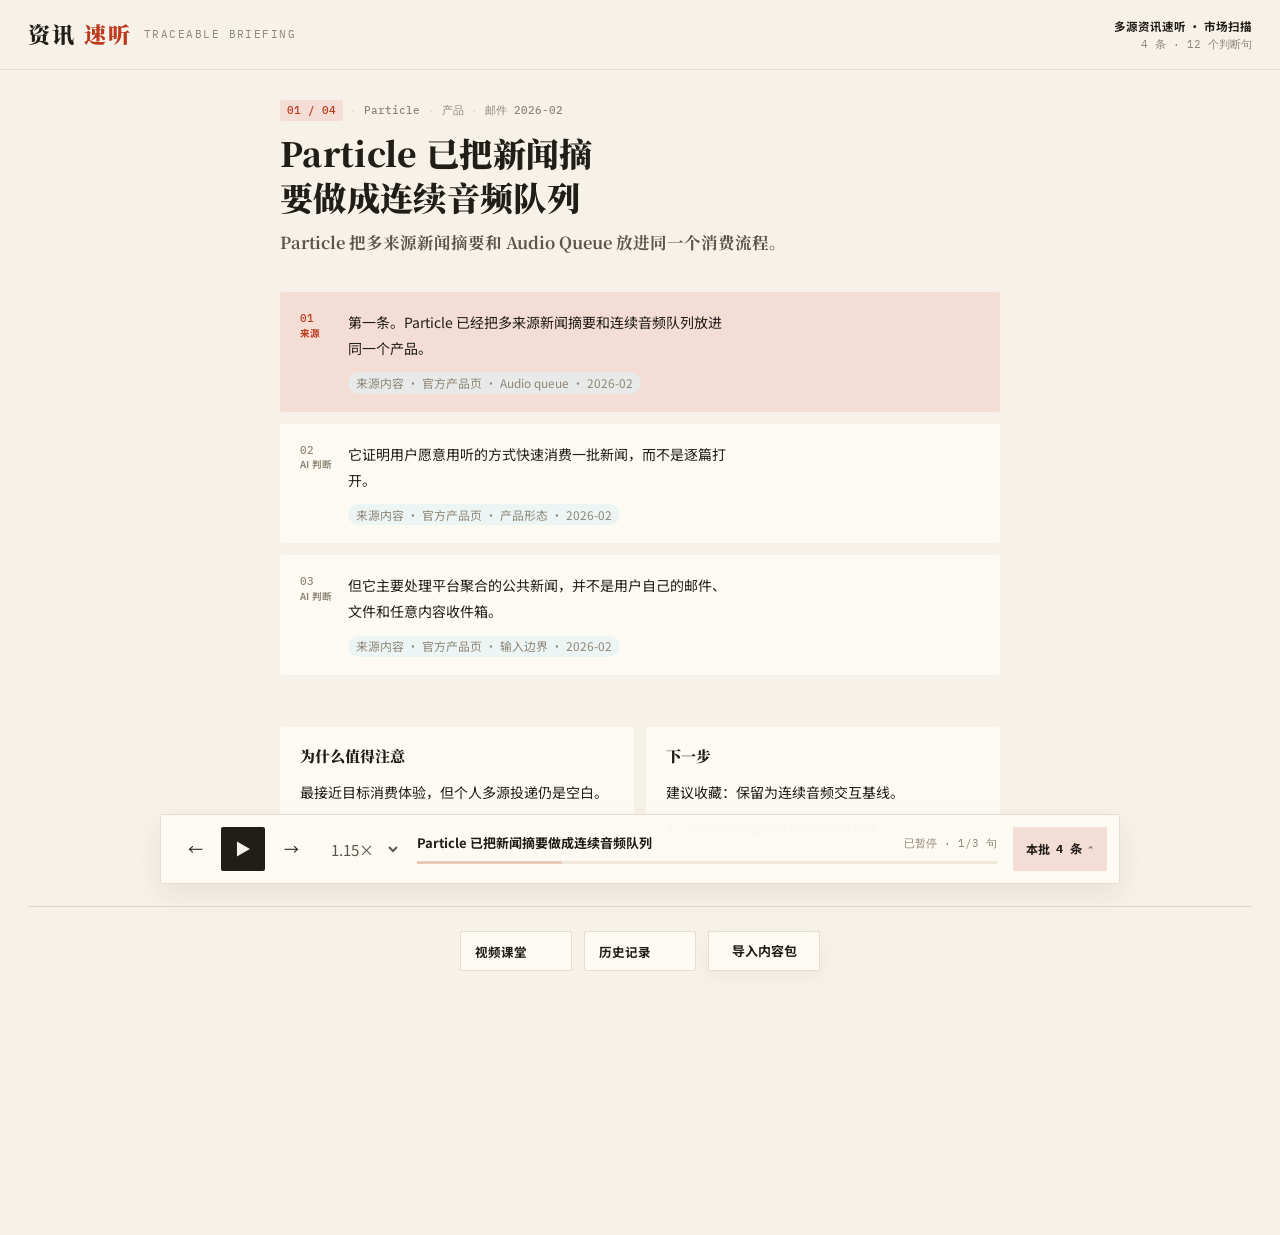
==== commit a4b5a848: "fix: improve mobile course reading" ====
--- a/prototype/briefing/index.html
+++ b/prototype/briefing/index.html
@@ -31,6 +31,7 @@
     .brand{display:flex;align-items:center;gap:var(--s3);white-space:nowrap}.brand strong{display:flex;align-items:center;gap:.55rem;font:800 1.125rem/1.2 var(--sans);letter-spacing:.01em}.brand strong::before{content:"";inline-size:2rem;block-size:2rem;border-radius:50%;background:radial-gradient(circle at 50% 50%,var(--accent) 0 .16rem,transparent .18rem),radial-gradient(circle at 28% 32%,oklch(70% .08 75) 0 .11rem,transparent .13rem),radial-gradient(circle at 72% 32%,oklch(68% .07 210) 0 .1rem,transparent .12rem),radial-gradient(circle at 33% 72%,oklch(62% .09 155) 0 .1rem,transparent .12rem),radial-gradient(circle at 70% 70%,oklch(64% .1 38) 0 .1rem,transparent .12rem),var(--surface);box-shadow:0 .35rem 1rem oklch(23% .02 255/.12)}.brand em{font-style:normal;color:var(--red)}.brand span{font:600 .68rem/1 var(--mono);color:var(--ink-faint);letter-spacing:.08em}.course-home{min-height:2.25rem;display:inline-flex;align-items:center;padding:.35rem .75rem;border-radius:999px;background:color-mix(in oklch,var(--surface) 76%,transparent);color:var(--ink-soft);text-decoration:none;font-size:.78rem;font-weight:750;box-shadow:0 .4rem 1.2rem oklch(23% .02 255/.045)}.course-home:hover{color:var(--red);background:var(--red-soft)}
     .batch-meta{min-width:0;text-align:right}.batch-meta b{display:block;white-space:nowrap;overflow:hidden;text-overflow:ellipsis;font-size:.8125rem}.batch-meta span{display:block;color:var(--ink-faint);font:.72rem/1.5 var(--mono);font-variant-numeric:tabular-nums}
     .shell{max-width:48rem;margin:0 auto;padding:clamp(2rem,6vw,5rem) clamp(1rem,5vw,3rem) var(--s16)}
+    .page-actions{display:flex;justify-content:center;gap:var(--s3);flex-wrap:wrap;margin-top:var(--s12);padding-top:var(--s6);border-top:1px solid color-mix(in oklch,var(--ink-faint) 24%,transparent)}.page-actions .course-home,.page-actions .file-label{min-width:7rem;background:color-mix(in oklch,var(--surface) 78%,transparent);box-shadow:0 .4rem 1.2rem oklch(23% .02 255/.045)}
     .batch-intro{margin:0 0 var(--s8);max-width:42rem;color:var(--ink-soft);font:600 .92rem/1.8 var(--sans);padding:var(--s4) var(--s5);background:color-mix(in oklch,var(--surface) 70%,transparent);border-radius:1.25rem;box-shadow:0 .6rem 2rem oklch(23% .02 255/.05)}
     .main{min-width:0}.item-meta{display:flex;align-items:center;flex-wrap:wrap;gap:.45rem;color:var(--ink-faint);font:700 .72rem/1.3 var(--sans)}.item-meta span{display:inline-flex;align-items:center;min-height:1.8rem;padding:.28rem .62rem;background:color-mix(in oklch,var(--surface) 72%,transparent);border-radius:999px}.item-meta #position{color:var(--red);font-family:var(--mono);font-variant-numeric:tabular-nums;background:var(--accent-soft)}.item-meta span+span::before{content:none}
     .item-head{padding:var(--s4) 0 var(--s5)}.item-head h1{font:750 clamp(2.15rem,4.7vw,3.25rem)/1.2 var(--sans);letter-spacing:-.035em;margin:0;max-width:19ch;text-wrap:balance}
@@ -53,7 +54,7 @@
     .error{max-width:36rem;margin:12vh auto;padding:var(--s8);background:var(--surface);border-radius:1rem}.error h1{font:750 2rem/1.3 var(--sans)}.error p{color:var(--ink-soft)}
     [hidden]{display:none!important}
     @media(max-width:700px){
-      .masthead{align-items:flex-start;padding-inline:var(--s4)}.brand span{display:none}.brand strong::before{inline-size:1.8rem;block-size:1.8rem}.course-home,.masthead .file-label{font-size:.74rem;padding-inline:.62rem}.masthead .history-home{display:none}.batch-meta{max-width:45%}.shell{padding:var(--s8) var(--s4) var(--s12)}.batch-intro{padding:var(--s4);border-radius:1rem}.item-head{padding-top:var(--s3)}.item-head h1{font-size:clamp(2rem,9.6vw,2.65rem);line-height:1.22}.essence{margin-bottom:var(--s8);font-size:1rem}.segment{margin-inline:0;padding:var(--s4);grid-template-columns:1.75rem minmax(0,1fr);gap:var(--s2);border-radius:1rem}.segment p{font-size:1rem;line-height:1.86}.evidence{grid-column:2}.source-evidence{max-width:100%}.source-evidence summary{width:100%}.judgement{grid-template-columns:1fr;gap:var(--s4);margin:var(--s8) 0 0}.judgement>div{padding:var(--s4);border-radius:1rem}.transport{bottom:max(var(--s2),env(safe-area-inset-bottom));width:calc(100% - 1rem);grid-template-columns:auto minmax(0,1fr) auto;gap:var(--s2);padding:var(--s2);border-radius:1.25rem}.transport-controls{gap:0}.transport-controls select,.transport-controls #previous,.transport-controls #next{display:none}.transport-info b{font-size:.75rem}.transport-status{display:none}.queue-toggle{padding-inline:.65rem!important}.queue-toggle span{display:none}.queue-panel{inset:auto .5rem calc(max(var(--s2),env(safe-area-inset-bottom)) + 5rem);width:calc(100% - 1rem);max-height:60vh;border-radius:1rem}.queue-button{min-height:4.75rem}}
+      .masthead{align-items:flex-start;padding-inline:var(--s4)}.brand span{display:none}.brand strong::before{inline-size:1.8rem;block-size:1.8rem}.batch-meta{max-width:55%}.shell{padding:var(--s8) var(--s4) var(--s12)}.page-actions{display:grid;grid-template-columns:1fr;gap:var(--s2);margin-top:var(--s8)}.page-actions .course-home,.page-actions .file-label{width:100%;min-height:3rem;font-size:.8rem}.batch-intro{padding:var(--s4);border-radius:1rem}.item-head{padding-top:var(--s3)}.item-head h1{font-size:clamp(2rem,9.6vw,2.65rem);line-height:1.22}.essence{margin-bottom:var(--s8);font-size:1rem}.segment{margin-inline:0;padding:var(--s4);grid-template-columns:1.75rem minmax(0,1fr);gap:var(--s2);border-radius:1rem}.segment p{font-size:1rem;line-height:1.86}.evidence{grid-column:2}.source-evidence{max-width:100%}.source-evidence summary{width:100%}.judgement{grid-template-columns:1fr;gap:var(--s4);margin:var(--s8) 0 0}.judgement>div{padding:var(--s4);border-radius:1rem}.transport{bottom:max(var(--s2),env(safe-area-inset-bottom));width:calc(100% - 1rem);grid-template-columns:auto minmax(0,1fr) auto;gap:var(--s2);padding:var(--s2);border-radius:1.25rem}.transport-controls{gap:0}.transport-controls select,.transport-controls #previous,.transport-controls #next{display:none}.transport-info b{font-size:.75rem}.transport-status{display:none}.queue-toggle{padding-inline:.65rem!important}.queue-toggle span{display:none}.queue-panel{inset:auto .5rem calc(max(var(--s2),env(safe-area-inset-bottom)) + 5rem);width:calc(100% - 1rem);max-height:60vh;border-radius:1rem}.queue-button{min-height:4.75rem}}
     @media(pointer:coarse){.queue-button,.btn,.file-label,.transport button,.transport select,.queue-close{min-height:3rem}}
     @media(prefers-reduced-motion:reduce){*,*::before,*::after{scroll-behavior:auto!important;transition-duration:.01ms!important}}
   </style>
@@ -63,9 +64,6 @@
   <a class="skip" href="#main">跳到当前资讯</a>
   <header class="masthead">
     <div class="brand"><strong>资讯<em>速听</em></strong><span>TRACEABLE BRIEFING</span></div>
-    <a class="course-home" href="../index.html">视频课堂</a>
-    <a class="course-home history-home" href="../history/index.html">历史记录</a>
-    <label class="file-label" for="file">导入</label><input id="file" type="file" accept="application/json,.json">
     <div class="batch-meta"><b id="batch-title">正在读取内容包</b><span id="batch-summary">—</span></div>
   </header>
 
@@ -82,6 +80,11 @@
           <div><h2>下一步</h2><p id="action-reason"></p><ul class="caveats" id="caveats"></ul></div>
         </section>
       </main>
+      <nav class="page-actions" aria-label="页面操作">
+        <a class="course-home" href="../index.html">视频课堂</a>
+        <a class="course-home" href="../history/index.html">历史记录</a>
+        <label class="file-label" for="file">导入内容包</label><input id="file" type="file" accept="application/json,.json">
+      </nav>
     </div>
   </div>
 
